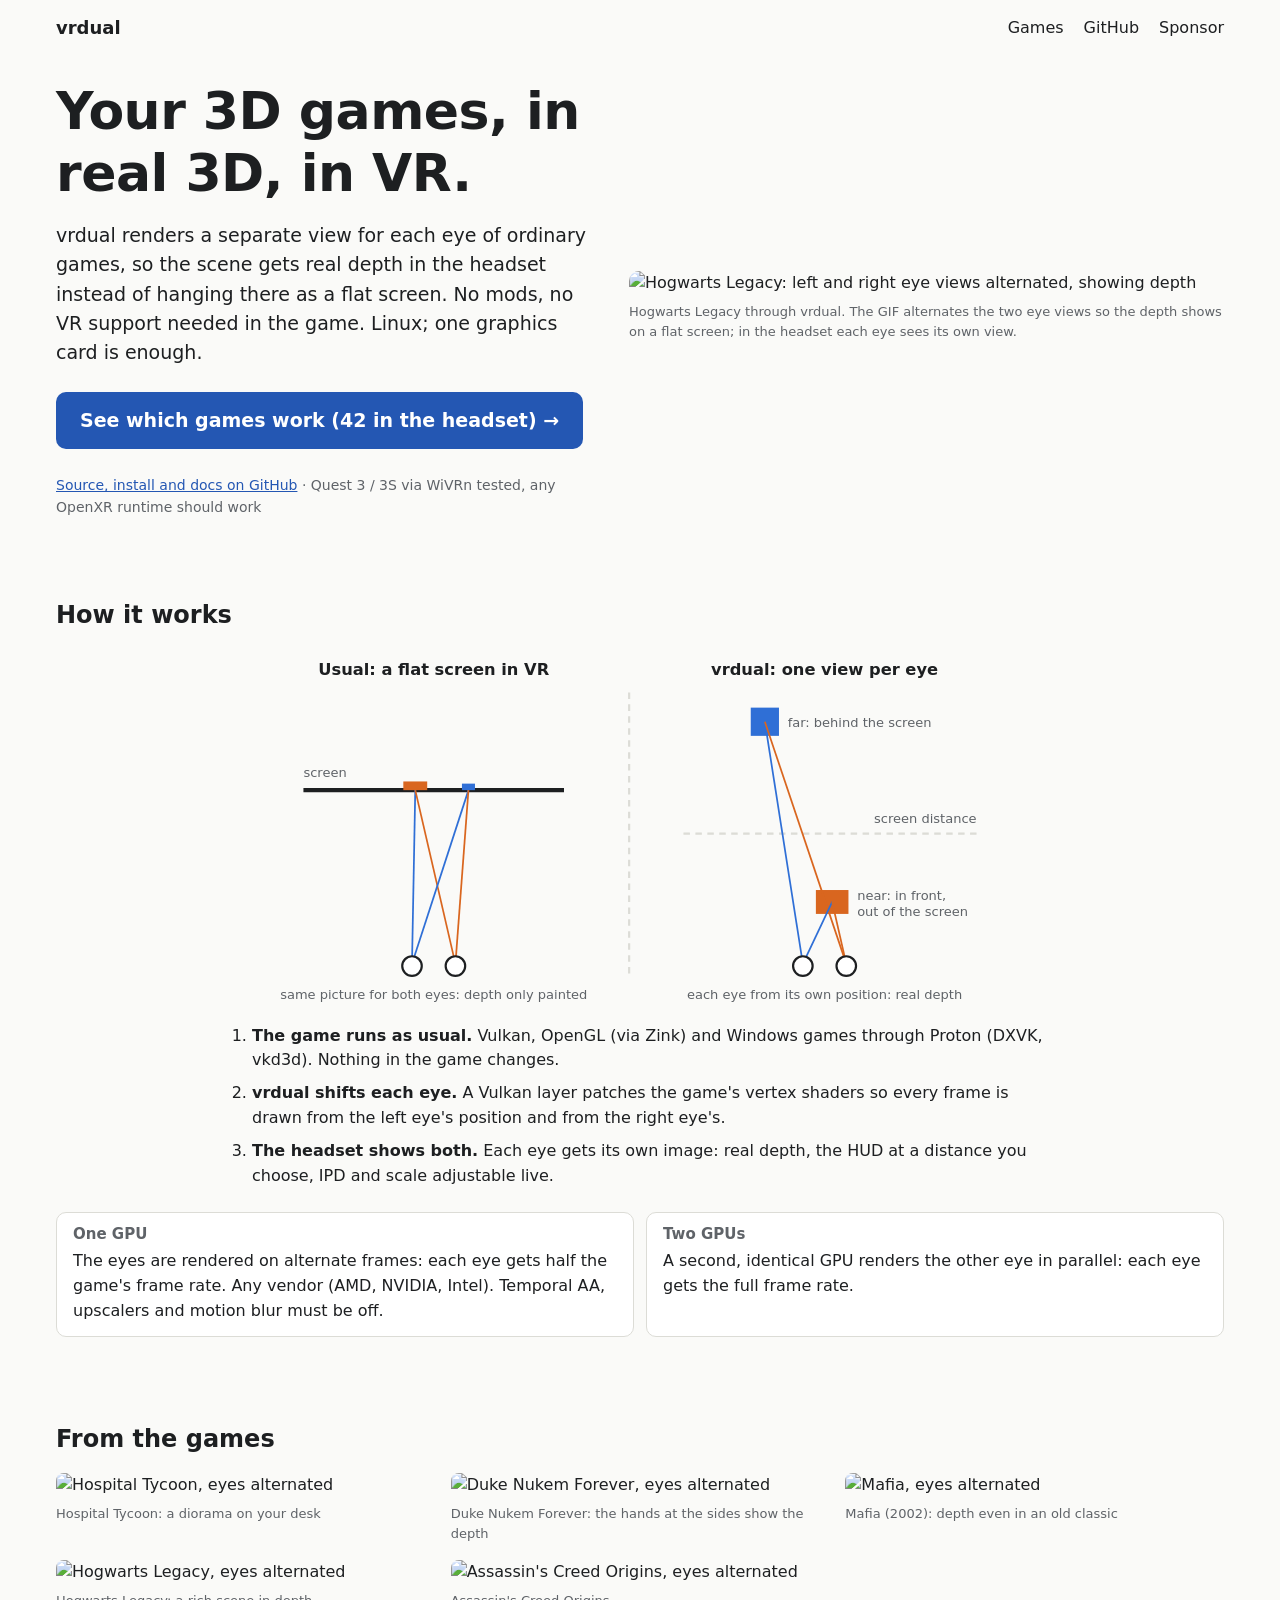
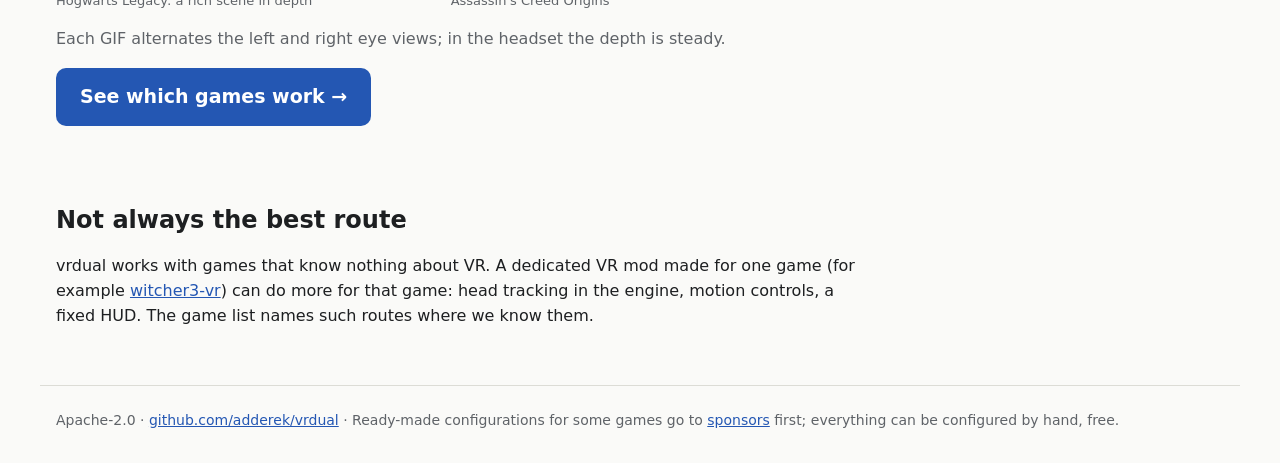
==== site/index.html @ a0fa9417 "Site: landing page, game list per GPU mode, per-game materials index.html sells the project: a wiggl" ====
<!doctype html>
<html lang="en">
<head>
<meta charset="utf-8">
<meta name="viewport" content="width=device-width, initial-scale=1">
<title>vrdual</title>
<meta name="description" content="Real stereo 3D for ordinary games in a VR headset on Linux: each eye gets its own rendered view. No mods. One GPU is enough.">
<link rel="stylesheet" href="style.css">
</head>
<body>
<nav class="top"><a class="brand" href="./">vrdual</a><a href="games.html">Games</a><a href="https://github.com/adderek/vrdual">GitHub</a><a href="https://github.com/sponsors/adderek">Sponsor</a></nav>

<section class="hero">
  <div class="hero-text">
    <h1>Your 3D games, in real&nbsp;3D, in&nbsp;VR.</h1>
    <p class="lead">vrdual renders a separate view for each eye of ordinary games, so the scene gets real depth in
      the headset instead of hanging there as a flat screen. No mods, no VR support needed in the game.
      Linux; one graphics card is enough.</p>
    <a class="cta" href="games.html">See which games work <span id="works"></span> →</a>
    <p class="muted small"><a href="https://github.com/adderek/vrdual">Source, install and docs on GitHub</a> ·
      Quest 3 / 3S via WiVRn tested, any OpenXR runtime should work</p>
  </div>
  <figure class="hero-img">
    <img src="screenshots/HogwartsLegacy_1.gif" alt="Hogwarts Legacy: left and right eye views alternated, showing depth" width="640">
    <figcaption>Hogwarts Legacy through vrdual. The GIF alternates the two eye views so the depth shows on a flat
      screen; in the headset each eye sees its own view.</figcaption>
  </figure>
</section>

<section class="how">
  <h2>How it works</h2>
  <svg class="diagram" viewBox="0 0 700 330" role="img" aria-labelledby="dg-t dg-d">
    <title id="dg-t">Screen mode versus vrdual, seen from above</title>
    <desc id="dg-d">Left: in screen mode both eyes look at the same flat picture, so every object lies on the screen.
      Right: with vrdual each eye renders its own view, so a near object appears in front of the screen and a far one behind it.</desc>
    <defs><marker id="dot" viewBox="0 0 6 6" refX="3" refY="3" markerWidth="5" markerHeight="5"><circle cx="3" cy="3" r="3" class="f-fg"/></marker></defs>
    <!-- left panel: screen mode -->
    <text x="160" y="24" class="t-h" text-anchor="middle">Usual: a flat screen in VR</text>
    <line x1="40" y1="130" x2="280" y2="130" class="s-screen"/>
    <text x="40" y="118" class="t-s">screen</text>
    <rect x="132" y="122" width="22" height="8" class="f-near"/><rect x="186" y="124" width="12" height="6" class="f-far"/>
    <line x1="140" y1="290" x2="143" y2="130" class="s-l"/><line x1="180" y1="290" x2="143" y2="130" class="s-r"/>
    <line x1="140" y1="290" x2="192" y2="130" class="s-l"/><line x1="180" y1="290" x2="192" y2="130" class="s-r"/>
    <circle cx="140" cy="292" r="9" class="f-eye"/><circle cx="180" cy="292" r="9" class="f-eye"/>
    <text x="160" y="322" class="t-s" text-anchor="middle">same picture for both eyes: depth only painted</text>
    <!-- right panel: vrdual -->
    <text x="520" y="24" class="t-h" text-anchor="middle">vrdual: one view per eye</text>
    <line x1="390" y1="170" x2="660" y2="170" class="s-ghost"/>
    <text x="660" y="160" class="t-s" text-anchor="end">screen distance</text>
    <rect x="452" y="54" width="26" height="26" class="f-far"/><text x="486" y="72" class="t-s">far: behind the screen</text>
    <rect x="512" y="222" width="30" height="22" class="f-near"/><text x="550" y="231" class="t-s">near: in front,</text><text x="550" y="246" class="t-s">out of the screen</text>
    <line x1="500" y1="290" x2="465" y2="67" class="s-l"/><line x1="540" y1="290" x2="465" y2="67" class="s-r"/>
    <line x1="500" y1="290" x2="527" y2="233" class="s-l"/><line x1="540" y1="290" x2="527" y2="233" class="s-r"/>
    <circle cx="500" cy="292" r="9" class="f-eye"/><circle cx="540" cy="292" r="9" class="f-eye"/>
    <text x="520" y="322" class="t-s" text-anchor="middle">each eye from its own position: real depth</text>
    <line x1="340" y1="40" x2="340" y2="300" class="s-ghost"/>
  </svg>
  <ol class="steps">
    <li><b>The game runs as usual.</b> Vulkan, OpenGL (via Zink) and Windows games through Proton (DXVK, vkd3d). Nothing in the game changes.</li>
    <li><b>vrdual shifts each eye.</b> A Vulkan layer patches the game's vertex shaders so every frame is drawn from the left eye's position and from the right eye's.</li>
    <li><b>The headset shows both.</b> Each eye gets its own image: real depth, the HUD at a distance you choose, IPD and scale adjustable live.</li>
  </ol>
  <div class="cards">
    <div class="card"><h3>One GPU</h3><p>The eyes are rendered on alternate frames: each eye gets half the game's frame rate. Any vendor (AMD, NVIDIA, Intel). Temporal AA, upscalers and motion blur must be off.</p></div>
    <div class="card"><h3>Two GPUs</h3><p>A second, identical GPU renders the other eye in parallel: each eye gets the full frame rate.</p></div>
  </div>
</section>

<section class="gallery">
  <h2>From the games</h2>
  <div class="grid">
    <figure><img src="screenshots/HospitalTycoon-3.gif" loading="lazy" alt="Hospital Tycoon, eyes alternated"><figcaption>Hospital Tycoon: a diorama on your desk</figcaption></figure>
    <figure><img src="screenshots/DukeNukem4ever_1.gif" loading="lazy" alt="Duke Nukem Forever, eyes alternated"><figcaption>Duke Nukem Forever: the hands at the sides show the depth</figcaption></figure>
    <figure><img src="screenshots/Mafia.gif" loading="lazy" alt="Mafia, eyes alternated"><figcaption>Mafia (2002): depth even in an old classic</figcaption></figure>
    <figure><img src="screenshots/HogwartsLegacy_2.gif" loading="lazy" alt="Hogwarts Legacy, eyes alternated"><figcaption>Hogwarts Legacy: a rich scene in depth</figcaption></figure>
    <figure><img src="screenshots/AssasinsCreedOrigins.gif" loading="lazy" alt="Assassin's Creed Origins, eyes alternated"><figcaption>Assassin's Creed Origins</figcaption></figure>
  </div>
  <p class="muted">Each GIF alternates the left and right eye views; in the headset the depth is steady.</p>
  <a class="cta" href="games.html">See which games work →</a>
</section>

<section class="honest">
  <h2>Not always the best route</h2>
  <p>vrdual works with games that know nothing about VR. A dedicated VR mod made for one game (for example
    <a href="https://github.com/tig3rmast3r/witcher3-vr">witcher3-vr</a>) can do more for that game: head tracking
    in the engine, motion controls, a fixed HUD. The game list names such routes where we know them.</p>
</section>

<footer class="foot muted small">
  Apache-2.0 · <a href="https://github.com/adderek/vrdual">github.com/adderek/vrdual</a> ·
  Ready-made configurations for some games go to <a href="https://github.com/sponsors/adderek">sponsors</a> first; everything can be configured by hand, free.
</footer>
<script src="common.js"></script>
<script>
loadGames().then(g => { document.getElementById("works").textContent = `(${g.filter(x => x.status === "works").length} in the headset)`; }).catch(() => {});
</script>
</body>
</html>
---- site/style.css ----
:root {
  --bg: #fafaf8; --fg: #1d1f21; --muted: #5f6368; --line: #dcdcd6; --card: #ffffff; --accent: #2457b3; --accent-fg: #ffffff;
  --code: #eef0ec; --hl: #eef3fc; --works: #1f7a3a; --runs: #8a6100; --broken: #b3261e; --noeffect: #5f6368; --retest: #6b3fa0; --untested: #8a8f94;
  --eye-l: #2f6fd6; --eye-r: #d9661f; --near: #d9661f; --far: #2f6fd6;
}
@media (prefers-color-scheme: dark) {
  :root:not([data-theme="light"]) {
    --bg: #15171a; --fg: #e4e6e8; --muted: #9aa0a6; --line: #30343a; --card: #1c1f23; --accent: #8ab4f8; --accent-fg: #10213f;
    --code: #262a30; --hl: #1f2836; --works: #6dd58c; --runs: #f2c14e; --broken: #f28b82; --noeffect: #9aa0a6; --retest: #c9a7f5; --untested: #7c828a;
    --eye-l: #8ab4f8; --eye-r: #f6a66b; --near: #f6a66b; --far: #8ab4f8;
  }
}
:root[data-theme="dark"] {
  --bg: #15171a; --fg: #e4e6e8; --muted: #9aa0a6; --line: #30343a; --card: #1c1f23; --accent: #8ab4f8; --accent-fg: #10213f;
  --code: #262a30; --hl: #1f2836; --works: #6dd58c; --runs: #f2c14e; --broken: #f28b82; --noeffect: #9aa0a6; --retest: #c9a7f5; --untested: #7c828a;
  --eye-l: #8ab4f8; --eye-r: #f6a66b; --near: #f6a66b; --far: #8ab4f8;
}
* { box-sizing: border-box; }
body { margin: 0; background: var(--bg); color: var(--fg); font: 16px/1.55 system-ui, sans-serif; }
a { color: var(--accent); }
img, video { max-width: 100%; height: auto; display: block; }
.muted { color: var(--muted); }
.small { font-size: 14px; }
h1, h2, h3 { line-height: 1.2; }

nav.top { display: flex; gap: 20px; align-items: center; max-width: 1200px; margin: 0 auto; padding: 14px 16px; }
nav.top a { text-decoration: none; color: var(--fg); }
nav.top a[aria-current] { color: var(--accent); }
nav.top .brand { font-weight: 700; font-size: 18px; margin-right: auto; }

section, header.page, main.page, footer.foot { max-width: 1200px; margin: 0 auto; padding: 0 16px; }
section { padding-top: 32px; padding-bottom: 16px; }
.hero { display: grid; grid-template-columns: 1fr 1.1fr; gap: 32px; align-items: center; padding-top: 24px; }
.hero h1 { font-size: clamp(32px, 5vw, 52px); margin: 0 0 16px; letter-spacing: -0.5px; }
.lead { font-size: 19px; margin: 0 0 24px; }
.cta { display: inline-block; background: var(--accent); color: var(--accent-fg); text-decoration: none; font-weight: 600;
  font-size: 19px; padding: 14px 24px; border-radius: 10px; margin-bottom: 12px; }
.cta:hover { filter: brightness(1.08); }
figure { margin: 0; }
figcaption { font-size: 13px; color: var(--muted); margin-top: 6px; }
.hero-img img { width: 100%; border-radius: 10px; }

.diagram { width: 100%; max-width: 760px; display: block; margin: 8px auto 16px; }
.diagram .t-h { font: 600 15px system-ui, sans-serif; fill: var(--fg); }
.diagram .t-s { font: 12px system-ui, sans-serif; fill: var(--muted); }
.diagram .s-screen { stroke: var(--fg); stroke-width: 4; }
.diagram .s-ghost { stroke: var(--line); stroke-width: 2; stroke-dasharray: 6 5; }
.diagram .s-l { stroke: var(--eye-l); stroke-width: 1.6; }
.diagram .s-r { stroke: var(--eye-r); stroke-width: 1.6; }
.diagram .f-eye { fill: var(--card); stroke: var(--fg); stroke-width: 2; }
.diagram .f-near { fill: var(--near); }
.diagram .f-far { fill: var(--far); }
.diagram .f-fg { fill: var(--fg); }
.steps { max-width: 820px; margin: 0 auto 24px; padding-left: 22px; }
.steps li { margin-bottom: 8px; }
.cards { display: grid; grid-template-columns: repeat(auto-fit, minmax(220px, 1fr)); gap: 12px; margin: 12px 0 20px; }
.card { background: var(--card); border: 1px solid var(--line); border-radius: 10px; padding: 12px 16px; }
.card h3 { margin: 0 0 6px; font-size: 15px; color: var(--muted); font-weight: 600; }
.card p { margin: 0; }
.card.wide { grid-column: span 2; }
.grid { display: grid; grid-template-columns: repeat(auto-fit, minmax(300px, 1fr)); gap: 16px; }
.grid img { width: 100%; border-radius: 8px; }
.honest p { max-width: 820px; }
footer.foot { padding-top: 24px; padding-bottom: 32px; border-top: 1px solid var(--line); margin-top: 24px; }

header.page h1 { margin: 8px 0 4px; font-size: 30px; }
header.page p { margin: 0; }
.tools { display: flex; flex-wrap: wrap; gap: 10px 20px; align-items: center; margin: 16px 0 8px; }
.seg { display: inline-flex; border: 1px solid var(--line); border-radius: 8px; padding: 0; margin: 0; overflow: hidden; background: var(--card); }
.seg legend { float: left; padding: 8px 10px; color: var(--muted); font-size: 14px; }
.seg label { padding: 8px 14px; cursor: pointer; border-left: 1px solid var(--line); font-size: 15px; }
.seg input { position: absolute; opacity: 0; pointer-events: none; }
.seg label:has(input:checked) { background: var(--accent); color: var(--accent-fg); font-weight: 600; }
.seg label:has(input:focus-visible) { outline: 2px solid var(--accent); outline-offset: -2px; }
#q { flex: 1 1 240px; max-width: 380px; padding: 8px 10px; font: inherit; color: var(--fg); background: var(--card);
  border: 1px solid var(--line); border-radius: 8px; }
.chips { display: flex; flex-wrap: wrap; gap: 6px; margin-bottom: 8px; }
.chips button { font: inherit; font-size: 13px; padding: 4px 10px; border-radius: 999px; cursor: pointer;
  color: var(--muted); background: transparent; border: 1px solid var(--line); text-decoration: line-through; }
.chips button[aria-pressed="true"] { color: var(--fg); background: var(--card); border-color: var(--accent); text-decoration: none; }
.note { background: var(--hl); border-radius: 8px; padding: 8px 12px; font-size: 14px; max-width: 900px; }
.wrap { overflow-x: auto; border: 1px solid var(--line); border-radius: 10px; background: var(--card); }
table { border-collapse: collapse; width: 100%; font-size: 15px; }
th, td { text-align: left; vertical-align: top; padding: 9px 12px; border-bottom: 1px solid var(--line); }
th { background: var(--card); white-space: nowrap; user-select: none; font-size: 14px; }
th[data-k] { cursor: pointer; }
th[aria-sort="ascending"]::after { content: " ▲"; color: var(--muted); }
th[aria-sort="descending"]::after { content: " ▼"; color: var(--muted); }
tr.row { cursor: pointer; }
tr.row:hover td { background: var(--hl); }
tr.row td:first-child { font-weight: 600; }
td.hl { background: var(--hl); }
.tw { display: inline-block; color: var(--muted); transition: transform .15s; }
tr.open .tw { transform: rotate(90deg); }
.cam, .spb { color: var(--muted); font-weight: 400; }
td.more { text-align: right; font-size: 13px; white-space: nowrap; }
tr.det td { background: var(--bg); padding: 12px 16px 16px; }
dl { display: grid; grid-template-columns: max-content 1fr; gap: 4px 16px; margin: 0 0 8px; font-size: 14px; }
dt { color: var(--muted); }
dd { margin: 0; }
.sponsor { font-size: 14px; }
.media { display: grid; grid-template-columns: repeat(auto-fill, minmax(260px, 1fr)); gap: 12px; margin: 8px 0; }
.media .load { justify-self: start; font: inherit; font-size: 14px; padding: 6px 12px; border-radius: 8px; cursor: pointer;
  background: var(--card); color: var(--fg); border: 1px solid var(--line); }
.media img, .media video { width: 100%; border-radius: 6px; }
code { background: var(--code); padding: 0 4px; border-radius: 4px; font-size: 13px; overflow-wrap: anywhere; }
.st { font-weight: 600; white-space: nowrap; }
.st-works { color: var(--works); } .st-runs { color: var(--runs); } .st-broken { color: var(--broken); }
.st-no-effect { color: var(--noeffect); } .st-retest { color: var(--retest); } .st-untested { color: var(--untested); font-weight: 400; }
.legend { font-size: 13px; margin: 12px 0 32px; }
main.page h2 { margin-top: 28px; }

@media (max-width: 800px) {
  .hero { grid-template-columns: 1fr; }
  .card.wide { grid-column: auto; }
  #t, #t thead, #t tbody, #t tr, #t td { display: block; }
  #t thead { display: none; }
  #t tr.row { padding: 8px 0; border-bottom: 1px solid var(--line); }
  #t td { border: 0; padding: 2px 14px; }
  #t tr.row td:not(:first-child):not(.more)::before { content: attr(data-h) ": "; color: var(--muted); font-weight: 400; }
  #t td.more { display: none; }
  #t td.hl { background: transparent; }
  dl { grid-template-columns: 1fr; }
}
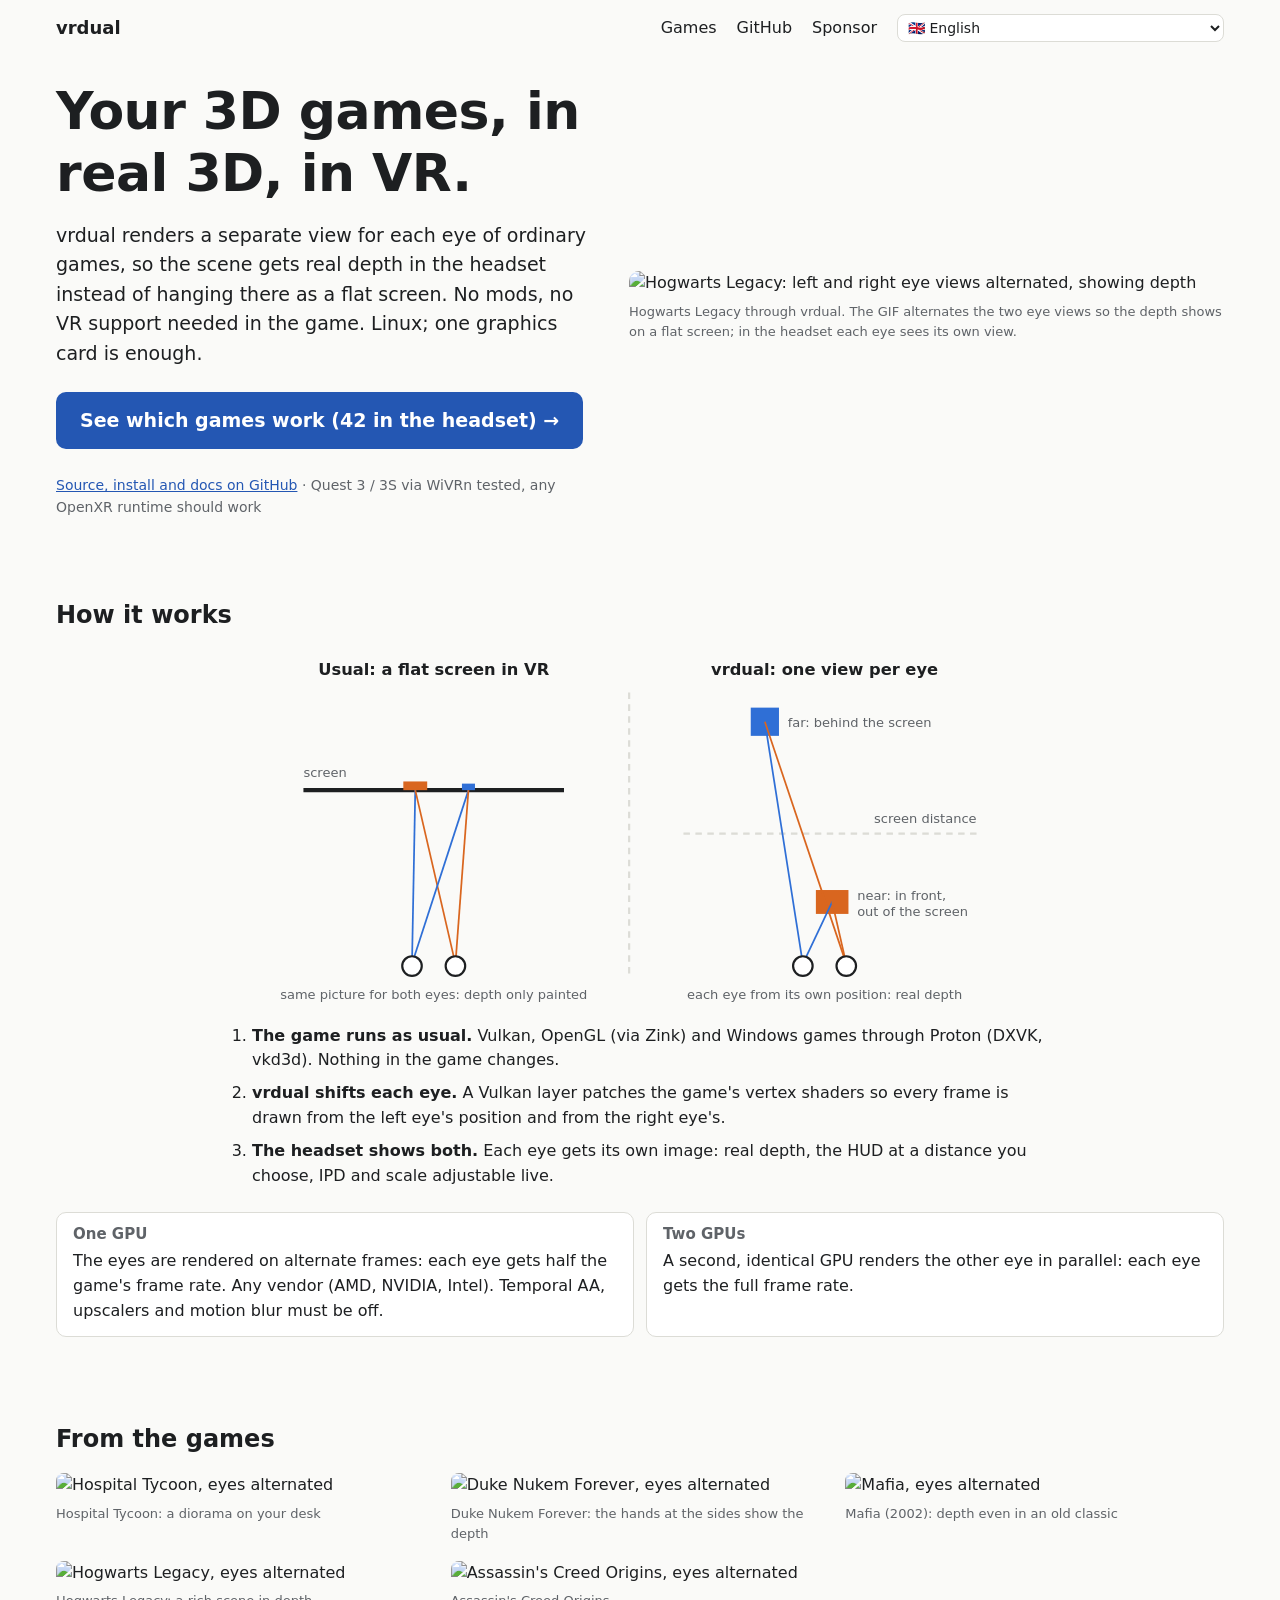
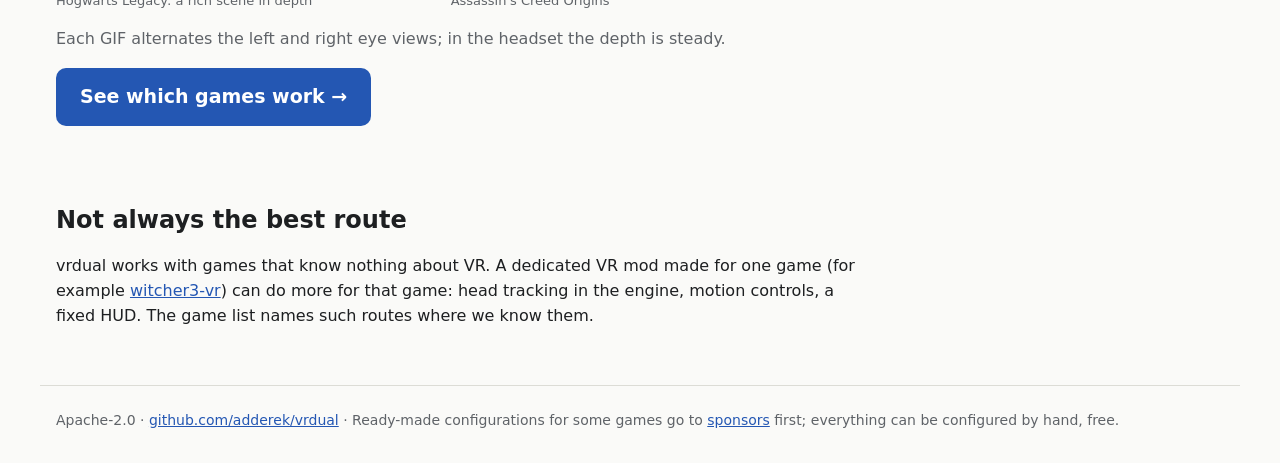
==== commit 6c8802bb: "Site: landing page in 9 languages with a language menu English stays in the HTML (data-i18n keys); P" ====
--- a/site/index.html
+++ b/site/index.html
@@ -4,95 +4,96 @@
 <meta charset="utf-8">
 <meta name="viewport" content="width=device-width, initial-scale=1">
 <title>vrdual</title>
-<meta name="description" content="Real stereo 3D for ordinary games in a VR headset on Linux: each eye gets its own rendered view. No mods. One GPU is enough.">
+<meta name="description" data-i18n="desc" data-i18n-attr="content" content="Real stereo 3D for ordinary games in a VR headset on Linux: each eye gets its own rendered view. No mods. One GPU is enough.">
 <link rel="stylesheet" href="style.css">
 </head>
 <body>
-<nav class="top"><a class="brand" href="./">vrdual</a><a href="games.html">Games</a><a href="https://github.com/adderek/vrdual">GitHub</a><a href="https://github.com/sponsors/adderek">Sponsor</a></nav>
+<nav class="top"><a class="brand" href="./">vrdual</a><a href="games.html" data-i18n="nav_games">Games</a><a href="https://github.com/adderek/vrdual">GitHub</a><a href="https://github.com/sponsors/adderek" data-i18n="nav_sponsor">Sponsor</a>
+  <select id="lang" data-i18n="lang_label" data-i18n-attr="aria-label" aria-label="Language"></select></nav>
 
 <section class="hero">
   <div class="hero-text">
-    <h1>Your 3D games, in real&nbsp;3D, in&nbsp;VR.</h1>
-    <p class="lead">vrdual renders a separate view for each eye of ordinary games, so the scene gets real depth in
+    <h1 data-i18n="h1">Your 3D games, in real&nbsp;3D, in&nbsp;VR.</h1>
+    <p class="lead" data-i18n="lead">vrdual renders a separate view for each eye of ordinary games, so the scene gets real depth in
       the headset instead of hanging there as a flat screen. No mods, no VR support needed in the game.
       Linux; one graphics card is enough.</p>
-    <a class="cta" href="games.html">See which games work <span id="works"></span> →</a>
-    <p class="muted small"><a href="https://github.com/adderek/vrdual">Source, install and docs on GitHub</a> ·
+    <a class="cta" href="games.html"><span data-i18n="cta">See which games work</span> <span id="works" data-i18n="works_n">({n} in the headset)</span> →</a>
+    <p class="muted small" data-i18n="gh_line"><a href="https://github.com/adderek/vrdual">Source, install and docs on GitHub</a> ·
       Quest 3 / 3S via WiVRn tested, any OpenXR runtime should work</p>
   </div>
   <figure class="hero-img">
     <img src="screenshots/HogwartsLegacy_1.gif" alt="Hogwarts Legacy: left and right eye views alternated, showing depth" width="640">
-    <figcaption>Hogwarts Legacy through vrdual. The GIF alternates the two eye views so the depth shows on a flat
+    <figcaption data-i18n="hero_cap">Hogwarts Legacy through vrdual. The GIF alternates the two eye views so the depth shows on a flat
       screen; in the headset each eye sees its own view.</figcaption>
   </figure>
 </section>
 
 <section class="how">
-  <h2>How it works</h2>
+  <h2 data-i18n="how">How it works</h2>
   <svg class="diagram" viewBox="0 0 700 330" role="img" aria-labelledby="dg-t dg-d">
     <title id="dg-t">Screen mode versus vrdual, seen from above</title>
     <desc id="dg-d">Left: in screen mode both eyes look at the same flat picture, so every object lies on the screen.
       Right: with vrdual each eye renders its own view, so a near object appears in front of the screen and a far one behind it.</desc>
-    <defs><marker id="dot" viewBox="0 0 6 6" refX="3" refY="3" markerWidth="5" markerHeight="5"><circle cx="3" cy="3" r="3" class="f-fg"/></marker></defs>
     <!-- left panel: screen mode -->
-    <text x="160" y="24" class="t-h" text-anchor="middle">Usual: a flat screen in VR</text>
+    <text x="160" y="24" class="t-h" text-anchor="middle" data-i18n="d_left">Usual: a flat screen in VR</text>
     <line x1="40" y1="130" x2="280" y2="130" class="s-screen"/>
-    <text x="40" y="118" class="t-s">screen</text>
+    <text x="40" y="118" class="t-s" data-i18n="d_screen">screen</text>
     <rect x="132" y="122" width="22" height="8" class="f-near"/><rect x="186" y="124" width="12" height="6" class="f-far"/>
     <line x1="140" y1="290" x2="143" y2="130" class="s-l"/><line x1="180" y1="290" x2="143" y2="130" class="s-r"/>
     <line x1="140" y1="290" x2="192" y2="130" class="s-l"/><line x1="180" y1="290" x2="192" y2="130" class="s-r"/>
     <circle cx="140" cy="292" r="9" class="f-eye"/><circle cx="180" cy="292" r="9" class="f-eye"/>
-    <text x="160" y="322" class="t-s" text-anchor="middle">same picture for both eyes: depth only painted</text>
+    <text x="160" y="322" class="t-s" text-anchor="middle" data-i18n="d_same">same picture for both eyes: depth only painted</text>
     <!-- right panel: vrdual -->
-    <text x="520" y="24" class="t-h" text-anchor="middle">vrdual: one view per eye</text>
+    <text x="520" y="24" class="t-h" text-anchor="middle" data-i18n="d_right">vrdual: one view per eye</text>
     <line x1="390" y1="170" x2="660" y2="170" class="s-ghost"/>
-    <text x="660" y="160" class="t-s" text-anchor="end">screen distance</text>
-    <rect x="452" y="54" width="26" height="26" class="f-far"/><text x="486" y="72" class="t-s">far: behind the screen</text>
-    <rect x="512" y="222" width="30" height="22" class="f-near"/><text x="550" y="231" class="t-s">near: in front,</text><text x="550" y="246" class="t-s">out of the screen</text>
+    <text x="660" y="160" class="t-s" text-anchor="end" data-i18n="d_dist">screen distance</text>
+    <rect x="452" y="54" width="26" height="26" class="f-far"/><text x="486" y="72" class="t-s" data-i18n="d_far">far: behind the screen</text>
+    <rect x="512" y="222" width="30" height="22" class="f-near"/><text x="550" y="231" class="t-s" data-i18n="d_near1">near: in front,</text><text x="550" y="246" class="t-s" data-i18n="d_near2">out of the screen</text>
     <line x1="500" y1="290" x2="465" y2="67" class="s-l"/><line x1="540" y1="290" x2="465" y2="67" class="s-r"/>
     <line x1="500" y1="290" x2="527" y2="233" class="s-l"/><line x1="540" y1="290" x2="527" y2="233" class="s-r"/>
     <circle cx="500" cy="292" r="9" class="f-eye"/><circle cx="540" cy="292" r="9" class="f-eye"/>
-    <text x="520" y="322" class="t-s" text-anchor="middle">each eye from its own position: real depth</text>
+    <text x="520" y="322" class="t-s" text-anchor="middle" data-i18n="d_own">each eye from its own position: real depth</text>
     <line x1="340" y1="40" x2="340" y2="300" class="s-ghost"/>
   </svg>
   <ol class="steps">
-    <li><b>The game runs as usual.</b> Vulkan, OpenGL (via Zink) and Windows games through Proton (DXVK, vkd3d). Nothing in the game changes.</li>
-    <li><b>vrdual shifts each eye.</b> A Vulkan layer patches the game's vertex shaders so every frame is drawn from the left eye's position and from the right eye's.</li>
-    <li><b>The headset shows both.</b> Each eye gets its own image: real depth, the HUD at a distance you choose, IPD and scale adjustable live.</li>
+    <li data-i18n="step1"><b>The game runs as usual.</b> Vulkan, OpenGL (via Zink) and Windows games through Proton (DXVK, vkd3d). Nothing in the game changes.</li>
+    <li data-i18n="step2"><b>vrdual shifts each eye.</b> A Vulkan layer patches the game's vertex shaders so every frame is drawn from the left eye's position and from the right eye's.</li>
+    <li data-i18n="step3"><b>The headset shows both.</b> Each eye gets its own image: real depth, the HUD at a distance you choose, IPD and scale adjustable live.</li>
   </ol>
   <div class="cards">
-    <div class="card"><h3>One GPU</h3><p>The eyes are rendered on alternate frames: each eye gets half the game's frame rate. Any vendor (AMD, NVIDIA, Intel). Temporal AA, upscalers and motion blur must be off.</p></div>
-    <div class="card"><h3>Two GPUs</h3><p>A second, identical GPU renders the other eye in parallel: each eye gets the full frame rate.</p></div>
+    <div class="card"><h3 data-i18n="one_h">One GPU</h3><p data-i18n="one_p">The eyes are rendered on alternate frames: each eye gets half the game's frame rate. Any vendor (AMD, NVIDIA, Intel). Temporal AA, upscalers and motion blur must be off.</p></div>
+    <div class="card"><h3 data-i18n="two_h">Two GPUs</h3><p data-i18n="two_p">A second, identical GPU renders the other eye in parallel: each eye gets the full frame rate.</p></div>
   </div>
 </section>
 
 <section class="gallery">
-  <h2>From the games</h2>
+  <h2 data-i18n="gallery">From the games</h2>
   <div class="grid">
-    <figure><img src="screenshots/HospitalTycoon-3.gif" loading="lazy" alt="Hospital Tycoon, eyes alternated"><figcaption>Hospital Tycoon: a diorama on your desk</figcaption></figure>
-    <figure><img src="screenshots/DukeNukem4ever_1.gif" loading="lazy" alt="Duke Nukem Forever, eyes alternated"><figcaption>Duke Nukem Forever: the hands at the sides show the depth</figcaption></figure>
-    <figure><img src="screenshots/Mafia.gif" loading="lazy" alt="Mafia, eyes alternated"><figcaption>Mafia (2002): depth even in an old classic</figcaption></figure>
-    <figure><img src="screenshots/HogwartsLegacy_2.gif" loading="lazy" alt="Hogwarts Legacy, eyes alternated"><figcaption>Hogwarts Legacy: a rich scene in depth</figcaption></figure>
+    <figure><img src="screenshots/HospitalTycoon-3.gif" loading="lazy" alt="Hospital Tycoon, eyes alternated"><figcaption data-i18n="cap_ht">Hospital Tycoon: a diorama on your desk</figcaption></figure>
+    <figure><img src="screenshots/DukeNukem4ever_1.gif" loading="lazy" alt="Duke Nukem Forever, eyes alternated"><figcaption data-i18n="cap_duke">Duke Nukem Forever: the hands at the sides show the depth</figcaption></figure>
+    <figure><img src="screenshots/Mafia.gif" loading="lazy" alt="Mafia, eyes alternated"><figcaption data-i18n="cap_mafia">Mafia (2002): depth even in an old classic</figcaption></figure>
+    <figure><img src="screenshots/HogwartsLegacy_2.gif" loading="lazy" alt="Hogwarts Legacy, eyes alternated"><figcaption data-i18n="cap_hog2">Hogwarts Legacy: a rich scene in depth</figcaption></figure>
     <figure><img src="screenshots/AssasinsCreedOrigins.gif" loading="lazy" alt="Assassin's Creed Origins, eyes alternated"><figcaption>Assassin's Creed Origins</figcaption></figure>
   </div>
-  <p class="muted">Each GIF alternates the left and right eye views; in the headset the depth is steady.</p>
-  <a class="cta" href="games.html">See which games work →</a>
+  <p class="muted" data-i18n="gallery_note">Each GIF alternates the left and right eye views; in the headset the depth is steady.</p>
+  <a class="cta" href="games.html"><span data-i18n="cta2">See which games work</span> →</a>
 </section>
 
 <section class="honest">
-  <h2>Not always the best route</h2>
-  <p>vrdual works with games that know nothing about VR. A dedicated VR mod made for one game (for example
+  <h2 data-i18n="honest_h">Not always the best route</h2>
+  <p data-i18n="honest_p">vrdual works with games that know nothing about VR. A dedicated VR mod made for one game (for example
     <a href="https://github.com/tig3rmast3r/witcher3-vr">witcher3-vr</a>) can do more for that game: head tracking
     in the engine, motion controls, a fixed HUD. The game list names such routes where we know them.</p>
 </section>
 
-<footer class="foot muted small">
+<footer class="foot muted small" data-i18n="foot">
   Apache-2.0 · <a href="https://github.com/adderek/vrdual">github.com/adderek/vrdual</a> ·
   Ready-made configurations for some games go to <a href="https://github.com/sponsors/adderek">sponsors</a> first; everything can be configured by hand, free.
 </footer>
 <script src="common.js"></script>
+<script src="i18n.js"></script>
 <script>
-loadGames().then(g => { document.getElementById("works").textContent = `(${g.filter(x => x.status === "works").length} in the headset)`; }).catch(() => {});
+loadGames().then(g => setVar("n", g.filter(x => x.status === "works").length)).catch(() => {});
 </script>
 </body>
 </html>
--- a/site/style.css
+++ b/site/style.css
@@ -23,9 +23,11 @@
 .small { font-size: 14px; }
 h1, h2, h3 { line-height: 1.2; }
 
-nav.top { display: flex; gap: 20px; align-items: center; max-width: 1200px; margin: 0 auto; padding: 14px 16px; }
+nav.top { display: flex; flex-wrap: wrap; gap: 8px 20px; align-items: center; max-width: 1200px; margin: 0 auto; padding: 14px 16px; }
 nav.top a { text-decoration: none; color: var(--fg); }
 nav.top a[aria-current] { color: var(--accent); }
+#lang { font: inherit; font-size: 14px; color: var(--fg); background: var(--card); border: 1px solid var(--line);
+  border-radius: 8px; padding: 4px 6px; max-width: 100%; }
 nav.top .brand { font-weight: 700; font-size: 18px; margin-right: auto; }
 
 section, header.page, main.page, footer.foot { max-width: 1200px; margin: 0 auto; padding: 0 16px; }
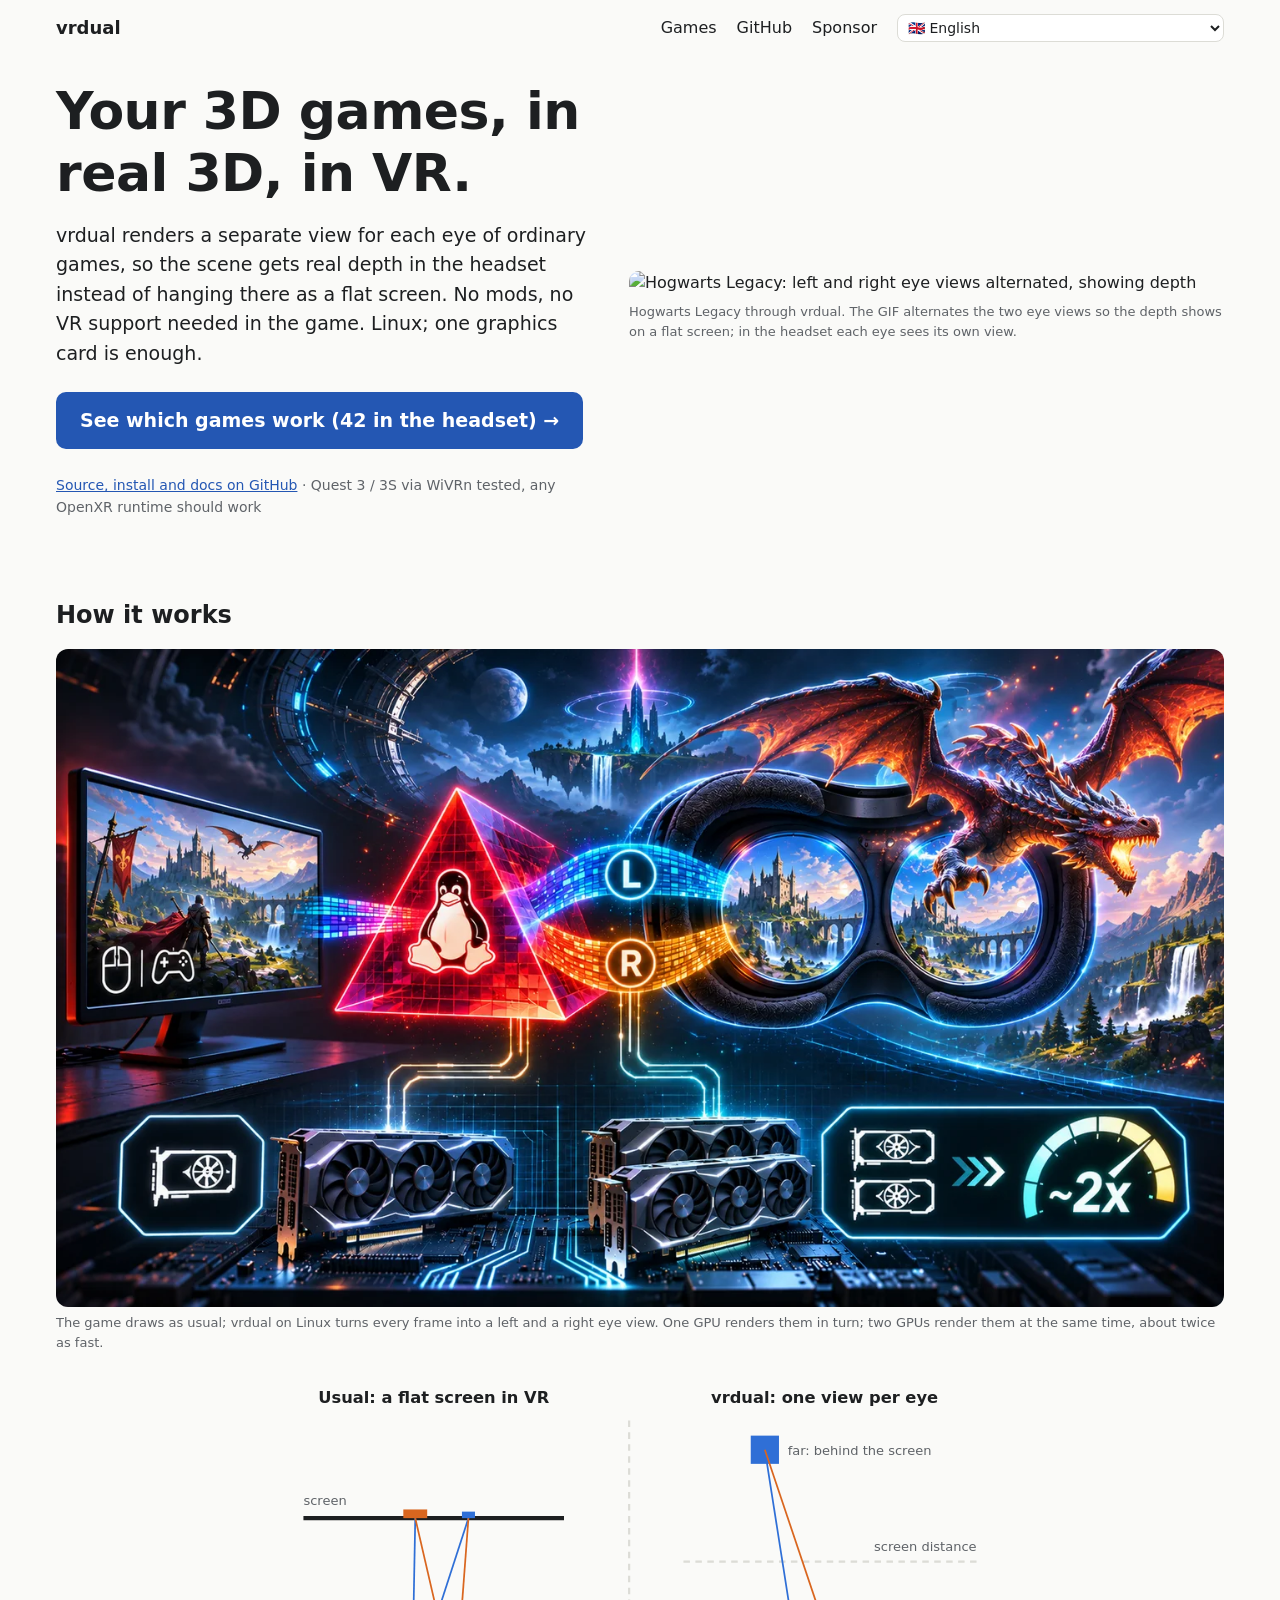
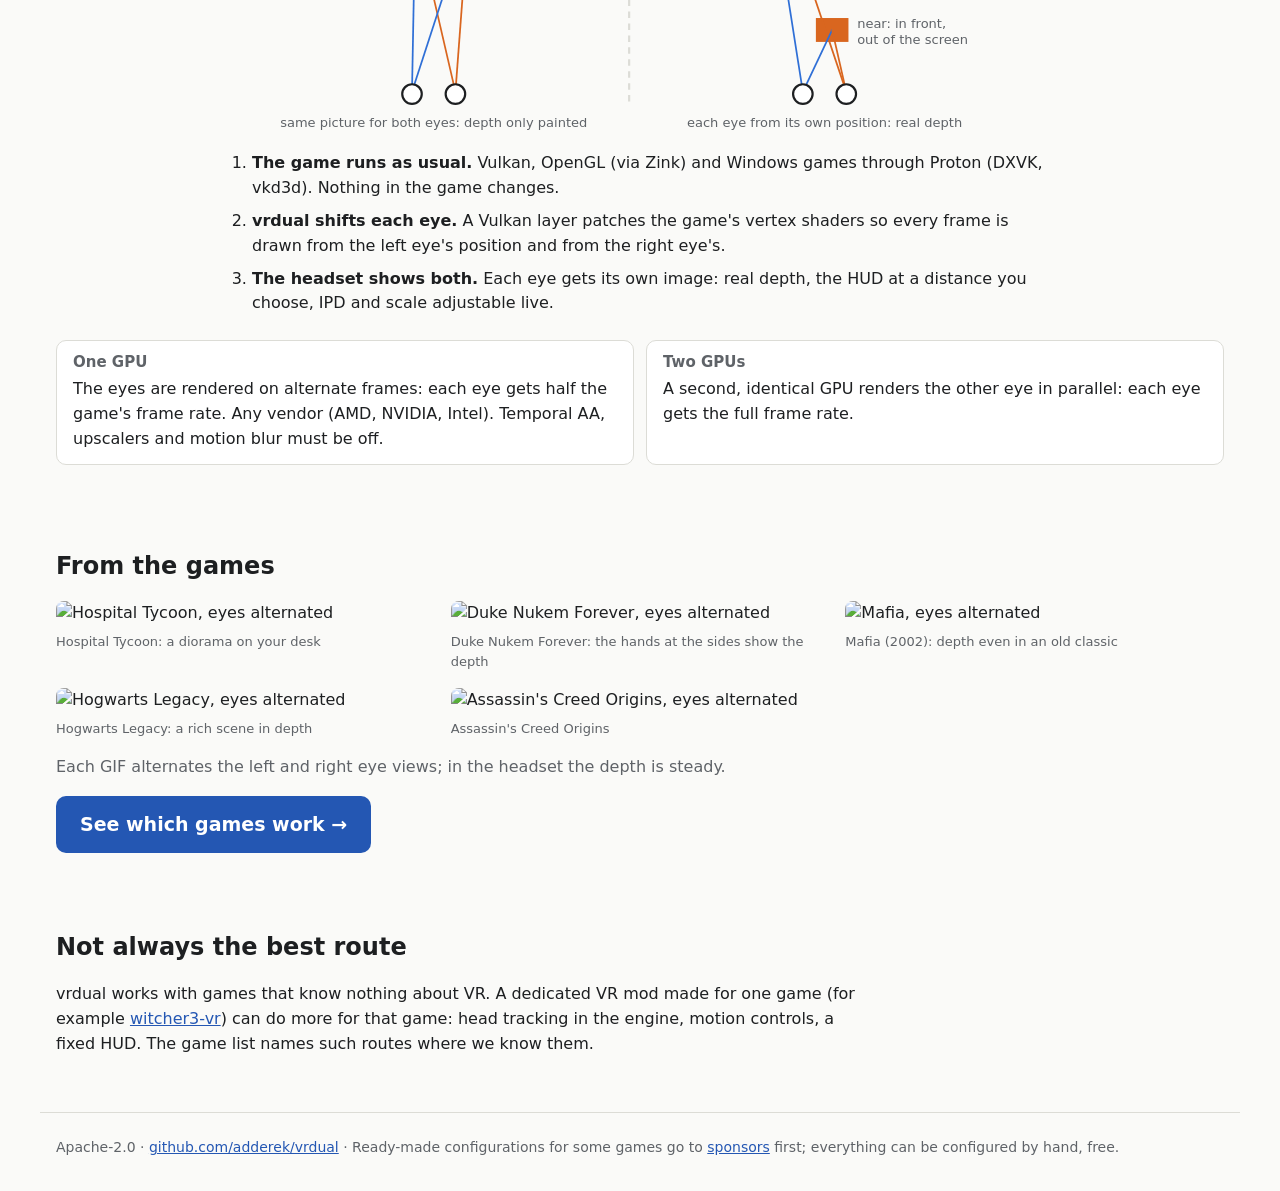
==== commit 2eede652: "Site: "how it works" picture on the landing page A generated illustration (game on a monitor, vrdual" ====
--- a/site/index.html
+++ b/site/index.html
@@ -30,6 +30,13 @@
 
 <section class="how">
   <h2 data-i18n="how">How it works</h2>
+  <figure class="promo">
+    <img src="img/promo.webp" srcset="img/promo-800.webp 800w, img/promo.webp 1400w" sizes="(max-width: 1200px) 100vw, 1168px"
+      width="1400" height="788" loading="lazy" data-i18n="promo_alt" data-i18n-attr="alt"
+      alt="A game on a monitor goes through vrdual on Linux, is split into a left and a right eye stream and reaches a VR headset, where a dragon flies out in front of the lenses. Below: one GPU, or two GPUs at about twice the speed.">
+    <figcaption data-i18n="promo_cap">The game draws as usual; vrdual on Linux turns every frame into a left and a right eye view. One GPU
+      renders them in turn; two GPUs render them at the same time, about twice as fast.</figcaption>
+  </figure>
   <svg class="diagram" viewBox="0 0 700 330" role="img" aria-labelledby="dg-t dg-d">
     <title id="dg-t">Screen mode versus vrdual, seen from above</title>
     <desc id="dg-d">Left: in screen mode both eyes look at the same flat picture, so every object lies on the screen.
--- a/site/style.css
+++ b/site/style.css
@@ -42,6 +42,8 @@
 figcaption { font-size: 13px; color: var(--muted); margin-top: 6px; }
 .hero-img img { width: 100%; border-radius: 10px; }
 
+.promo { margin: 8px 0 24px; }
+.promo img { width: 100%; border-radius: 12px; }
 .diagram { width: 100%; max-width: 760px; display: block; margin: 8px auto 16px; }
 .diagram .t-h { font: 600 15px system-ui, sans-serif; fill: var(--fg); }
 .diagram .t-s { font: 12px system-ui, sans-serif; fill: var(--muted); }
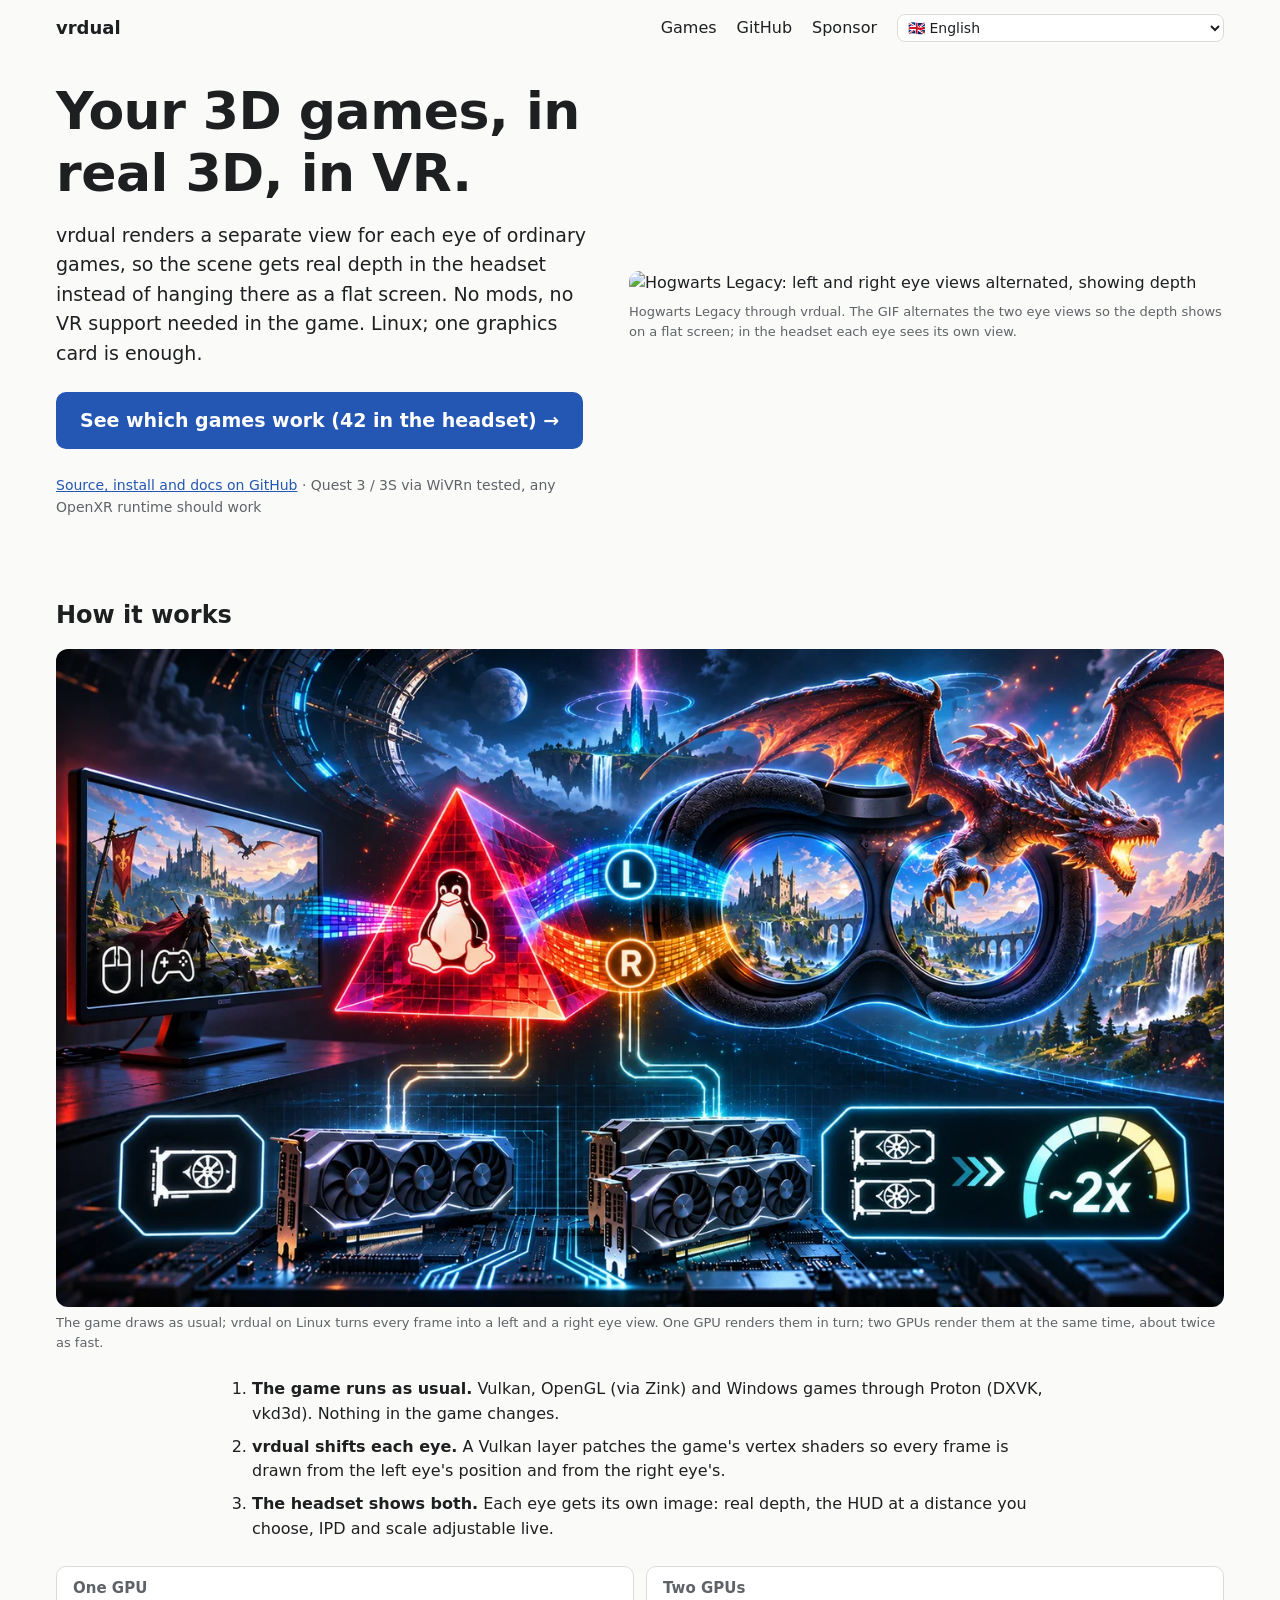
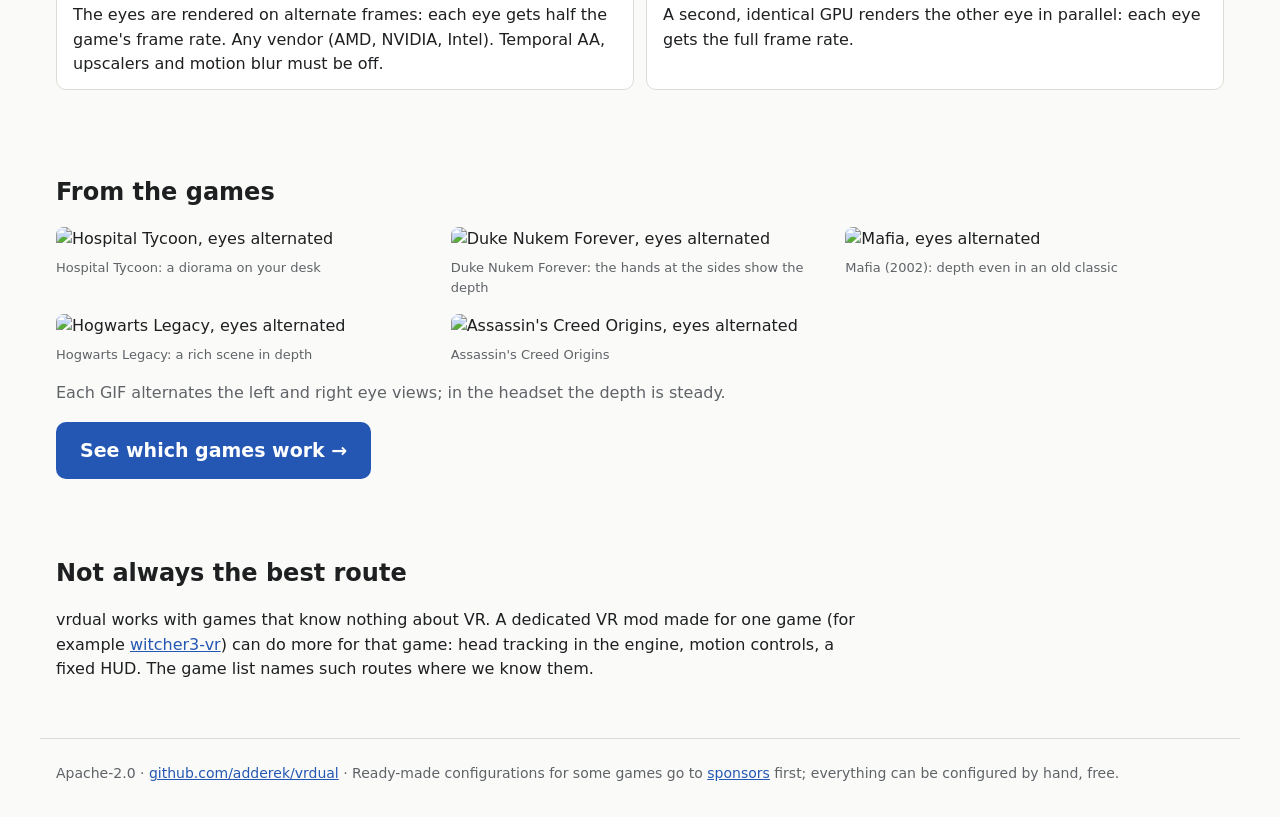
==== commit 074104fb: "Site: drop the top-view eye diagram from the landing page Too technical for visitors who only look a" ====
--- a/site/index.html
+++ b/site/index.html
@@ -37,31 +37,6 @@
     <figcaption data-i18n="promo_cap">The game draws as usual; vrdual on Linux turns every frame into a left and a right eye view. One GPU
       renders them in turn; two GPUs render them at the same time, about twice as fast.</figcaption>
   </figure>
-  <svg class="diagram" viewBox="0 0 700 330" role="img" aria-labelledby="dg-t dg-d">
-    <title id="dg-t">Screen mode versus vrdual, seen from above</title>
-    <desc id="dg-d">Left: in screen mode both eyes look at the same flat picture, so every object lies on the screen.
-      Right: with vrdual each eye renders its own view, so a near object appears in front of the screen and a far one behind it.</desc>
-    <!-- left panel: screen mode -->
-    <text x="160" y="24" class="t-h" text-anchor="middle" data-i18n="d_left">Usual: a flat screen in VR</text>
-    <line x1="40" y1="130" x2="280" y2="130" class="s-screen"/>
-    <text x="40" y="118" class="t-s" data-i18n="d_screen">screen</text>
-    <rect x="132" y="122" width="22" height="8" class="f-near"/><rect x="186" y="124" width="12" height="6" class="f-far"/>
-    <line x1="140" y1="290" x2="143" y2="130" class="s-l"/><line x1="180" y1="290" x2="143" y2="130" class="s-r"/>
-    <line x1="140" y1="290" x2="192" y2="130" class="s-l"/><line x1="180" y1="290" x2="192" y2="130" class="s-r"/>
-    <circle cx="140" cy="292" r="9" class="f-eye"/><circle cx="180" cy="292" r="9" class="f-eye"/>
-    <text x="160" y="322" class="t-s" text-anchor="middle" data-i18n="d_same">same picture for both eyes: depth only painted</text>
-    <!-- right panel: vrdual -->
-    <text x="520" y="24" class="t-h" text-anchor="middle" data-i18n="d_right">vrdual: one view per eye</text>
-    <line x1="390" y1="170" x2="660" y2="170" class="s-ghost"/>
-    <text x="660" y="160" class="t-s" text-anchor="end" data-i18n="d_dist">screen distance</text>
-    <rect x="452" y="54" width="26" height="26" class="f-far"/><text x="486" y="72" class="t-s" data-i18n="d_far">far: behind the screen</text>
-    <rect x="512" y="222" width="30" height="22" class="f-near"/><text x="550" y="231" class="t-s" data-i18n="d_near1">near: in front,</text><text x="550" y="246" class="t-s" data-i18n="d_near2">out of the screen</text>
-    <line x1="500" y1="290" x2="465" y2="67" class="s-l"/><line x1="540" y1="290" x2="465" y2="67" class="s-r"/>
-    <line x1="500" y1="290" x2="527" y2="233" class="s-l"/><line x1="540" y1="290" x2="527" y2="233" class="s-r"/>
-    <circle cx="500" cy="292" r="9" class="f-eye"/><circle cx="540" cy="292" r="9" class="f-eye"/>
-    <text x="520" y="322" class="t-s" text-anchor="middle" data-i18n="d_own">each eye from its own position: real depth</text>
-    <line x1="340" y1="40" x2="340" y2="300" class="s-ghost"/>
-  </svg>
   <ol class="steps">
     <li data-i18n="step1"><b>The game runs as usual.</b> Vulkan, OpenGL (via Zink) and Windows games through Proton (DXVK, vkd3d). Nothing in the game changes.</li>
     <li data-i18n="step2"><b>vrdual shifts each eye.</b> A Vulkan layer patches the game's vertex shaders so every frame is drawn from the left eye's position and from the right eye's.</li>
--- a/site/style.css
+++ b/site/style.css
@@ -44,17 +44,6 @@
 
 .promo { margin: 8px 0 24px; }
 .promo img { width: 100%; border-radius: 12px; }
-.diagram { width: 100%; max-width: 760px; display: block; margin: 8px auto 16px; }
-.diagram .t-h { font: 600 15px system-ui, sans-serif; fill: var(--fg); }
-.diagram .t-s { font: 12px system-ui, sans-serif; fill: var(--muted); }
-.diagram .s-screen { stroke: var(--fg); stroke-width: 4; }
-.diagram .s-ghost { stroke: var(--line); stroke-width: 2; stroke-dasharray: 6 5; }
-.diagram .s-l { stroke: var(--eye-l); stroke-width: 1.6; }
-.diagram .s-r { stroke: var(--eye-r); stroke-width: 1.6; }
-.diagram .f-eye { fill: var(--card); stroke: var(--fg); stroke-width: 2; }
-.diagram .f-near { fill: var(--near); }
-.diagram .f-far { fill: var(--far); }
-.diagram .f-fg { fill: var(--fg); }
 .steps { max-width: 820px; margin: 0 auto 24px; padding-left: 22px; }
 .steps li { margin-bottom: 8px; }
 .cards { display: grid; grid-template-columns: repeat(auto-fit, minmax(220px, 1fr)); gap: 12px; margin: 12px 0 20px; }
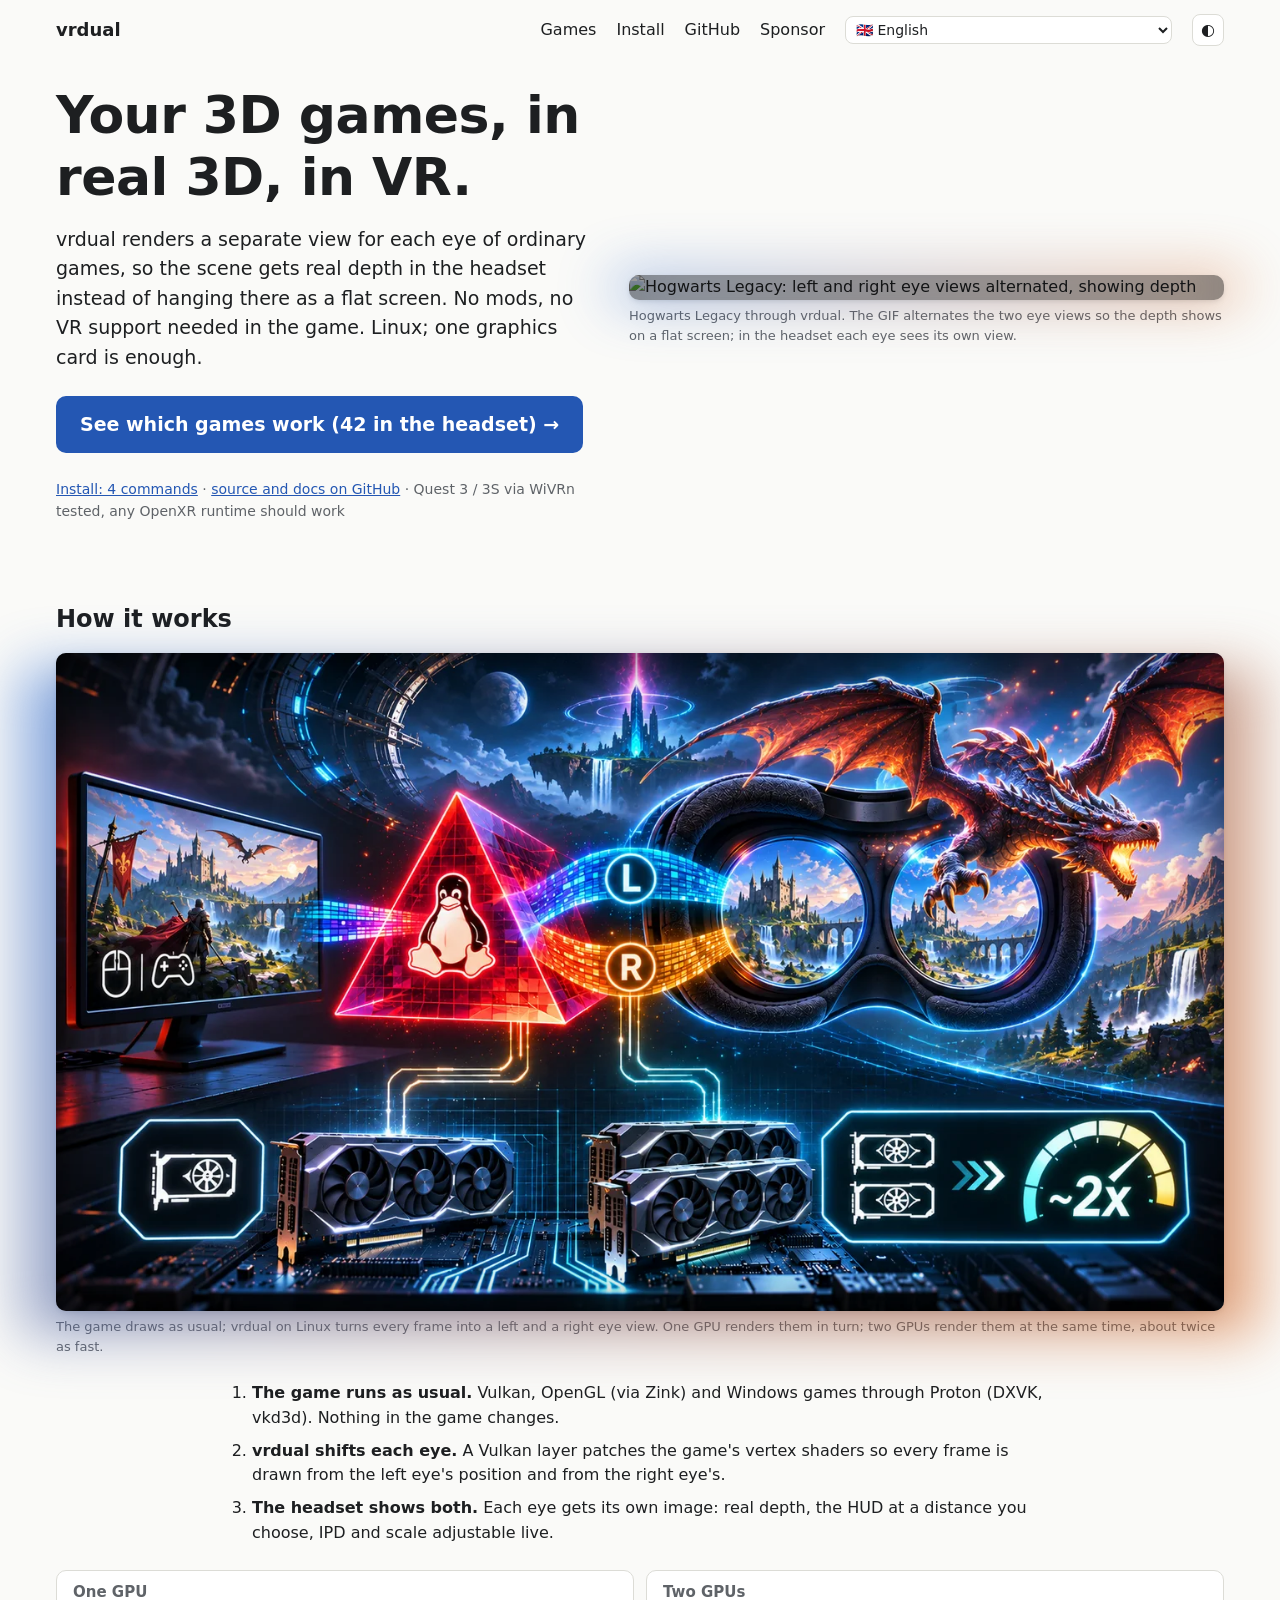
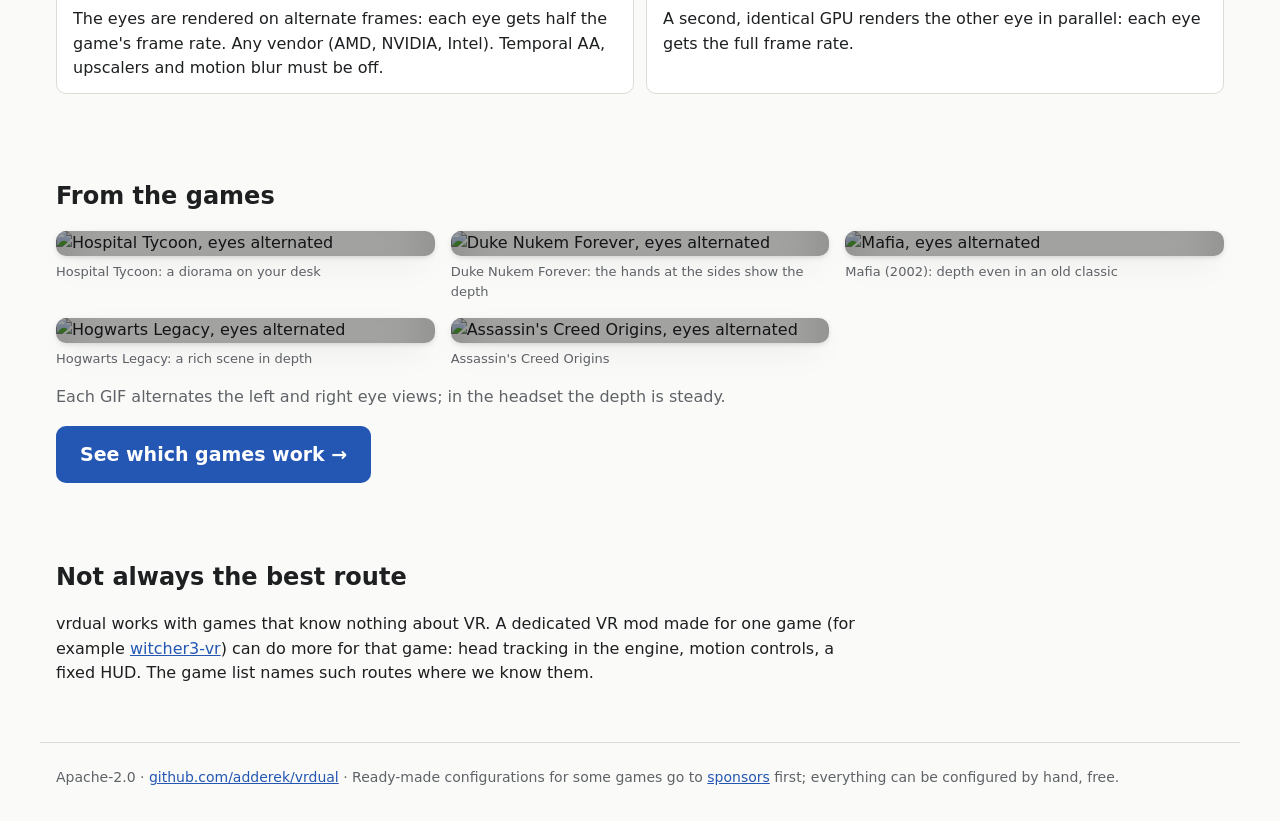
==== commit 50aec2c8: "vrdual install + INSTALL.md; xr refreshes the install; site picture effects and theme switch `steam-" ====
--- a/site/index.html
+++ b/site/index.html
@@ -6,9 +6,10 @@
 <title>vrdual</title>
 <meta name="description" data-i18n="desc" data-i18n-attr="content" content="Real stereo 3D for ordinary games in a VR headset on Linux: each eye gets its own rendered view. No mods. One GPU is enough.">
 <link rel="stylesheet" href="style.css">
+<script>try{var t=localStorage.getItem("vrdual-theme");if(t)document.documentElement.dataset.theme=t}catch(e){}</script>
 </head>
 <body>
-<nav class="top"><a class="brand" href="./">vrdual</a><a href="games.html" data-i18n="nav_games">Games</a><a href="https://github.com/adderek/vrdual">GitHub</a><a href="https://github.com/sponsors/adderek" data-i18n="nav_sponsor">Sponsor</a>
+<nav class="top"><a class="brand" href="./">vrdual</a><a href="games.html" data-i18n="nav_games">Games</a><a href="https://github.com/adderek/vrdual/blob/master/INSTALL.md" data-i18n="nav_install">Install</a><a href="https://github.com/adderek/vrdual">GitHub</a><a href="https://github.com/sponsors/adderek" data-i18n="nav_sponsor">Sponsor</a>
   <select id="lang" data-i18n="lang_label" data-i18n-attr="aria-label" aria-label="Language"></select></nav>
 
 <section class="hero">
@@ -18,11 +19,12 @@
       the headset instead of hanging there as a flat screen. No mods, no VR support needed in the game.
       Linux; one graphics card is enough.</p>
     <a class="cta" href="games.html"><span data-i18n="cta">See which games work</span> <span id="works" data-i18n="works_n">({n} in the headset)</span> →</a>
-    <p class="muted small" data-i18n="gh_line"><a href="https://github.com/adderek/vrdual">Source, install and docs on GitHub</a> ·
+    <p class="muted small" data-i18n="gh_line"><a href="https://github.com/adderek/vrdual/blob/master/INSTALL.md">Install: 4 commands</a> ·
+      <a href="https://github.com/adderek/vrdual">source and docs on GitHub</a> ·
       Quest 3 / 3S via WiVRn tested, any OpenXR runtime should work</p>
   </div>
   <figure class="hero-img">
-    <img src="screenshots/HogwartsLegacy_1.gif" alt="Hogwarts Legacy: left and right eye views alternated, showing depth" width="640">
+    <span class="shot halo"><img src="screenshots/HogwartsLegacy_1.gif" alt="Hogwarts Legacy: left and right eye views alternated, showing depth" width="640"></span>
     <figcaption data-i18n="hero_cap">Hogwarts Legacy through vrdual. The GIF alternates the two eye views so the depth shows on a flat
       screen; in the headset each eye sees its own view.</figcaption>
   </figure>
@@ -31,9 +33,9 @@
 <section class="how">
   <h2 data-i18n="how">How it works</h2>
   <figure class="promo">
-    <img src="img/promo.webp" srcset="img/promo-800.webp 800w, img/promo.webp 1400w" sizes="(max-width: 1200px) 100vw, 1168px"
+    <span class="shot halo"><img src="img/promo.webp" srcset="img/promo-800.webp 800w, img/promo.webp 1400w" sizes="(max-width: 1200px) 100vw, 1168px"
       width="1400" height="788" loading="lazy" data-i18n="promo_alt" data-i18n-attr="alt"
-      alt="A game on a monitor goes through vrdual on Linux, is split into a left and a right eye stream and reaches a VR headset, where a dragon flies out in front of the lenses. Below: one GPU, or two GPUs at about twice the speed.">
+      alt="A game on a monitor goes through vrdual on Linux, is split into a left and a right eye stream and reaches a VR headset, where a dragon flies out in front of the lenses. Below: one GPU, or two GPUs at about twice the speed."></span>
     <figcaption data-i18n="promo_cap">The game draws as usual; vrdual on Linux turns every frame into a left and a right eye view. One GPU
       renders them in turn; two GPUs render them at the same time, about twice as fast.</figcaption>
   </figure>
@@ -51,11 +53,11 @@
 <section class="gallery">
   <h2 data-i18n="gallery">From the games</h2>
   <div class="grid">
-    <figure><img src="screenshots/HospitalTycoon-3.gif" loading="lazy" alt="Hospital Tycoon, eyes alternated"><figcaption data-i18n="cap_ht">Hospital Tycoon: a diorama on your desk</figcaption></figure>
-    <figure><img src="screenshots/DukeNukem4ever_1.gif" loading="lazy" alt="Duke Nukem Forever, eyes alternated"><figcaption data-i18n="cap_duke">Duke Nukem Forever: the hands at the sides show the depth</figcaption></figure>
-    <figure><img src="screenshots/Mafia.gif" loading="lazy" alt="Mafia, eyes alternated"><figcaption data-i18n="cap_mafia">Mafia (2002): depth even in an old classic</figcaption></figure>
-    <figure><img src="screenshots/HogwartsLegacy_2.gif" loading="lazy" alt="Hogwarts Legacy, eyes alternated"><figcaption data-i18n="cap_hog2">Hogwarts Legacy: a rich scene in depth</figcaption></figure>
-    <figure><img src="screenshots/AssasinsCreedOrigins.gif" loading="lazy" alt="Assassin's Creed Origins, eyes alternated"><figcaption>Assassin's Creed Origins</figcaption></figure>
+    <figure><span class="shot"><img src="screenshots/HospitalTycoon-3.gif" loading="lazy" alt="Hospital Tycoon, eyes alternated"></span><figcaption data-i18n="cap_ht">Hospital Tycoon: a diorama on your desk</figcaption></figure>
+    <figure><span class="shot"><img src="screenshots/DukeNukem4ever_1.gif" loading="lazy" alt="Duke Nukem Forever, eyes alternated"></span><figcaption data-i18n="cap_duke">Duke Nukem Forever: the hands at the sides show the depth</figcaption></figure>
+    <figure><span class="shot"><img src="screenshots/Mafia.gif" loading="lazy" alt="Mafia, eyes alternated"></span><figcaption data-i18n="cap_mafia">Mafia (2002): depth even in an old classic</figcaption></figure>
+    <figure><span class="shot"><img src="screenshots/HogwartsLegacy_2.gif" loading="lazy" alt="Hogwarts Legacy, eyes alternated"></span><figcaption data-i18n="cap_hog2">Hogwarts Legacy: a rich scene in depth</figcaption></figure>
+    <figure><span class="shot"><img src="screenshots/AssasinsCreedOrigins.gif" loading="lazy" alt="Assassin's Creed Origins, eyes alternated"></span><figcaption>Assassin's Creed Origins</figcaption></figure>
   </div>
   <p class="muted" data-i18n="gallery_note">Each GIF alternates the left and right eye views; in the headset the depth is steady.</p>
   <a class="cta" href="games.html"><span data-i18n="cta2">See which games work</span> →</a>
--- a/site/style.css
+++ b/site/style.css
@@ -2,18 +2,21 @@
   --bg: #fafaf8; --fg: #1d1f21; --muted: #5f6368; --line: #dcdcd6; --card: #ffffff; --accent: #2457b3; --accent-fg: #ffffff;
   --code: #eef0ec; --hl: #eef3fc; --works: #1f7a3a; --runs: #8a6100; --broken: #b3261e; --noeffect: #5f6368; --retest: #6b3fa0; --untested: #8a8f94;
   --eye-l: #2f6fd6; --eye-r: #d9661f; --near: #d9661f; --far: #2f6fd6;
+  --shadow: rgba(20, 30, 50, .22); --halo: .55; color-scheme: light;
 }
 @media (prefers-color-scheme: dark) {
   :root:not([data-theme="light"]) {
     --bg: #15171a; --fg: #e4e6e8; --muted: #9aa0a6; --line: #30343a; --card: #1c1f23; --accent: #8ab4f8; --accent-fg: #10213f;
     --code: #262a30; --hl: #1f2836; --works: #6dd58c; --runs: #f2c14e; --broken: #f28b82; --noeffect: #9aa0a6; --retest: #c9a7f5; --untested: #7c828a;
     --eye-l: #8ab4f8; --eye-r: #f6a66b; --near: #f6a66b; --far: #8ab4f8;
+    --shadow: rgba(0, 0, 0, .65); --halo: .6; color-scheme: dark;
   }
 }
 :root[data-theme="dark"] {
   --bg: #15171a; --fg: #e4e6e8; --muted: #9aa0a6; --line: #30343a; --card: #1c1f23; --accent: #8ab4f8; --accent-fg: #10213f;
   --code: #262a30; --hl: #1f2836; --works: #6dd58c; --runs: #f2c14e; --broken: #f28b82; --noeffect: #9aa0a6; --retest: #c9a7f5; --untested: #7c828a;
   --eye-l: #8ab4f8; --eye-r: #f6a66b; --near: #f6a66b; --far: #8ab4f8;
+  --shadow: rgba(0, 0, 0, .65); --halo: .6; color-scheme: dark;
 }
 * { box-sizing: border-box; }
 body { margin: 0; background: var(--bg); color: var(--fg); font: 16px/1.55 system-ui, sans-serif; }
@@ -115,3 +118,16 @@
   #t td.hl { background: transparent; }
   dl { grid-template-columns: 1fr; }
 }
+
+/* Pictures: soft shadow, vignette (an overlay: an inset shadow on <img>
+   itself is painted under the picture), and on the hero / promo a blurred
+   left-eye / right-eye colour halo. */
+.shot { position: relative; display: block; border-radius: 10px; box-shadow: 0 12px 32px -10px var(--shadow), 0 2px 6px -2px var(--shadow); isolation: isolate; }
+.shot img, .shot video { border-radius: inherit; width: 100%; }
+.shot::after { content: ""; position: absolute; inset: 0; border-radius: inherit; pointer-events: none;
+  box-shadow: inset 0 0 48px 6px rgba(0, 0, 0, .45); }
+.halo::before { content: ""; position: absolute; inset: 2% -3% -4%; z-index: -1; border-radius: inherit;
+  background: linear-gradient(120deg, var(--eye-l), var(--eye-r)); filter: blur(28px); opacity: var(--halo); }
+.hero-img img, .promo img, .grid img, .media img { border-radius: inherit; }
+button.theme { font: inherit; font-size: 16px; line-height: 1; width: 32px; height: 32px; border-radius: 8px; cursor: pointer;
+  color: var(--fg); background: var(--card); border: 1px solid var(--line); }
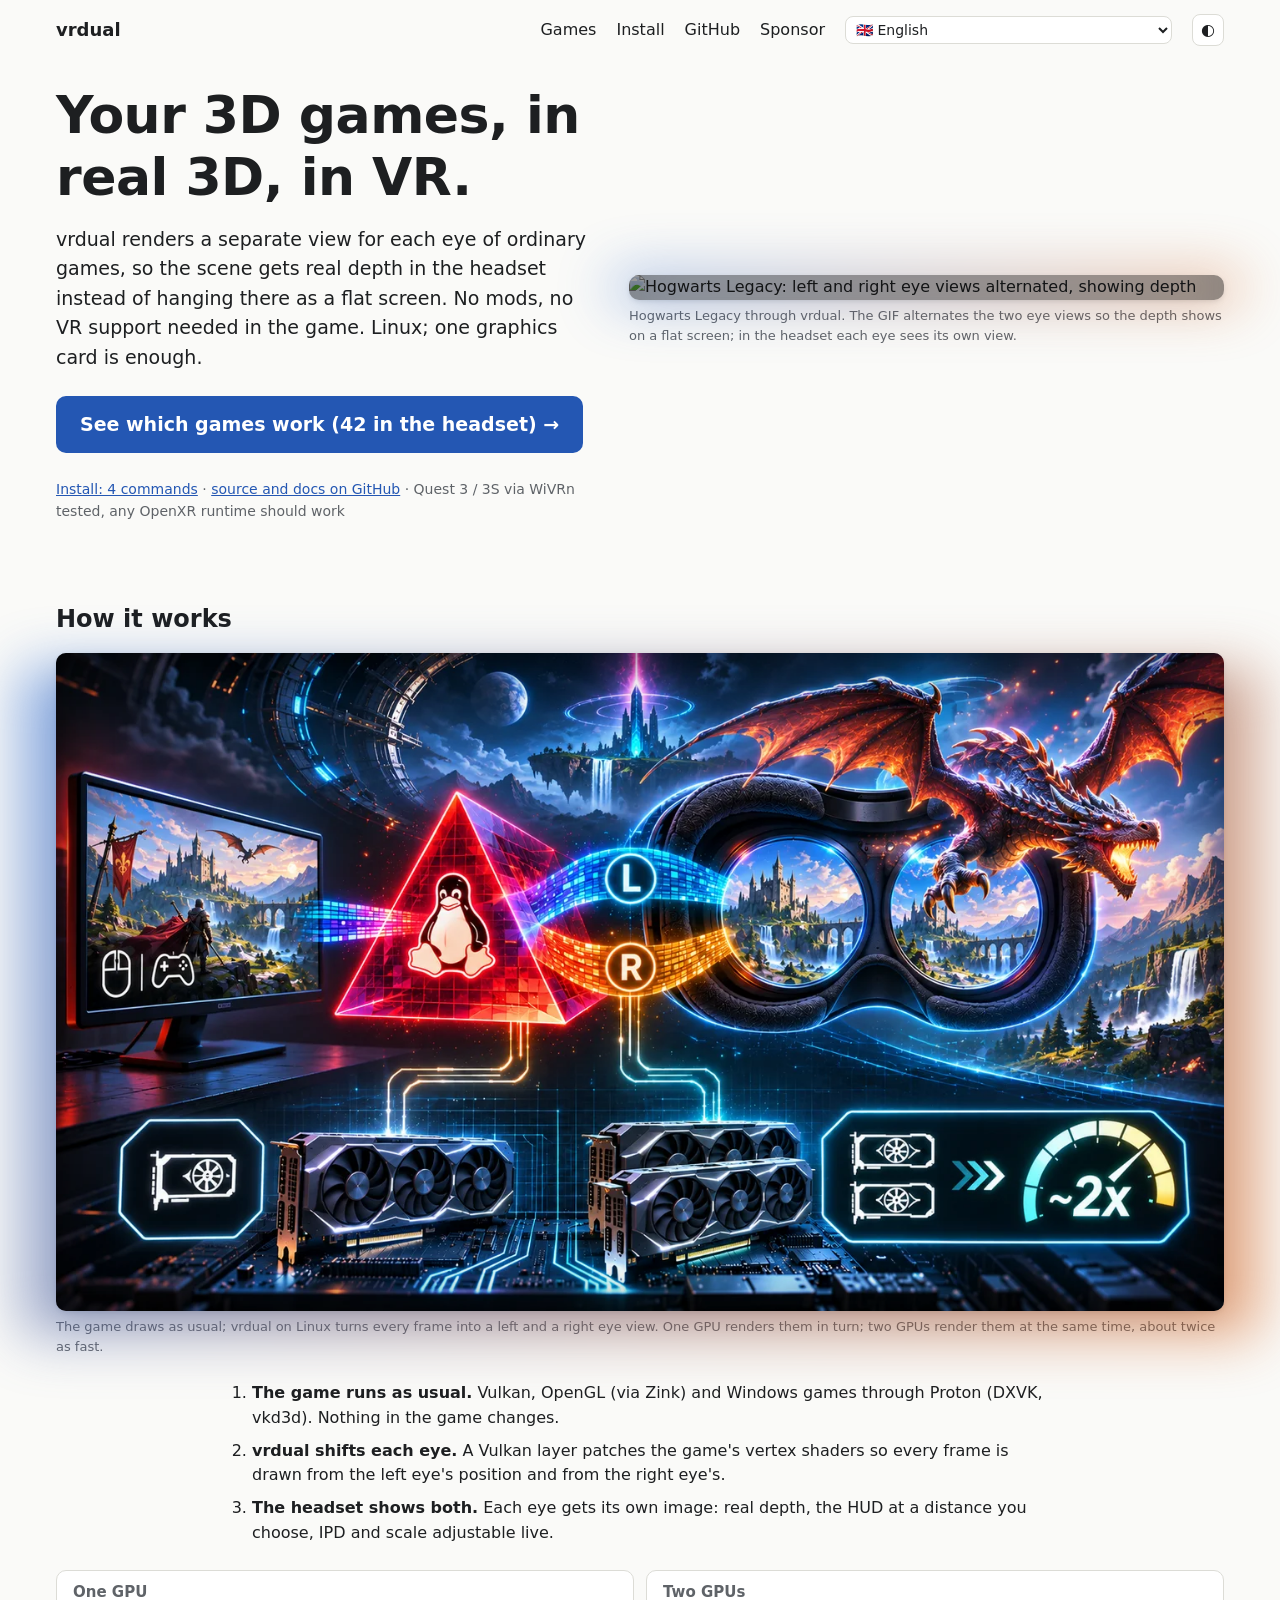
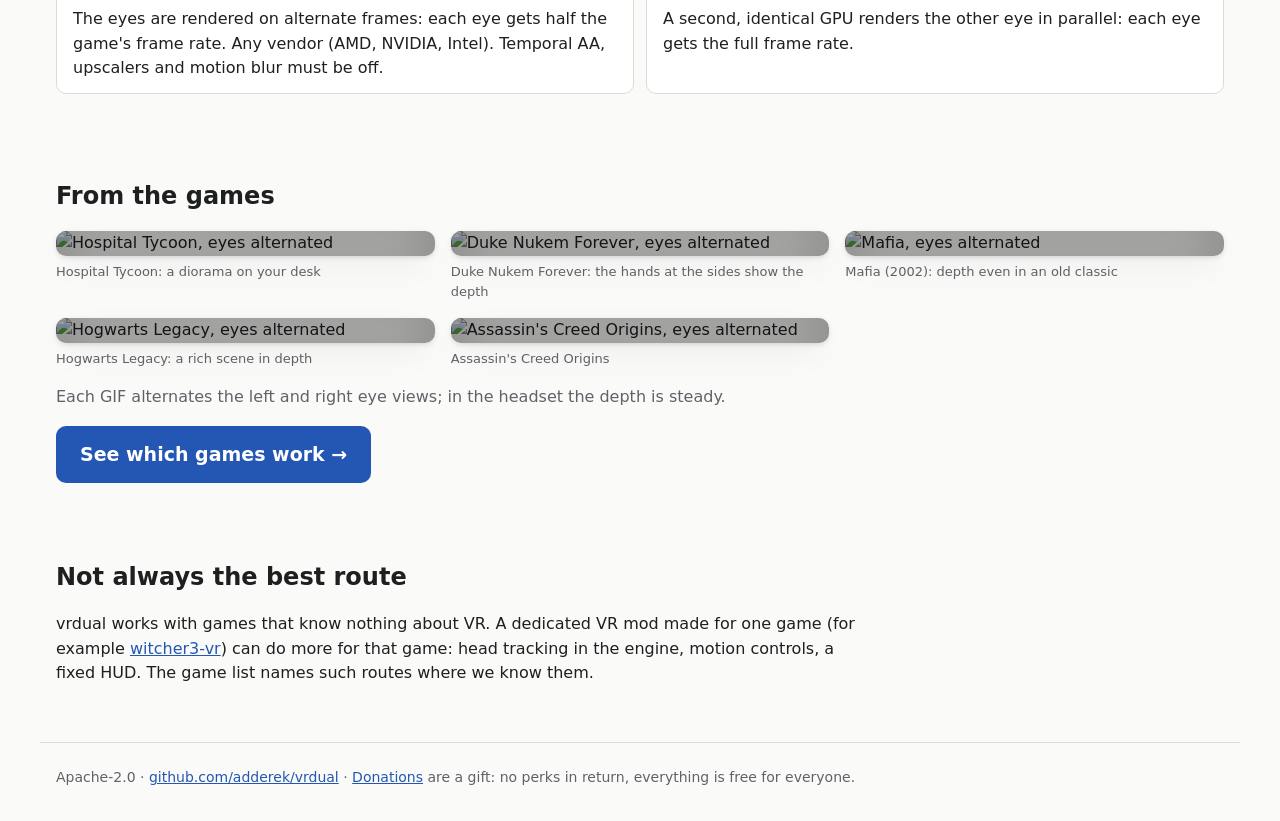
==== commit 04d9683d: "Support: donations only, drop sponsorware wording Donations get nothing in return: no tiers with ben" ====
--- a/site/index.html
+++ b/site/index.html
@@ -72,7 +72,7 @@
 
 <footer class="foot muted small" data-i18n="foot">
   Apache-2.0 · <a href="https://github.com/adderek/vrdual">github.com/adderek/vrdual</a> ·
-  Ready-made configurations for some games go to <a href="https://github.com/sponsors/adderek">sponsors</a> first; everything can be configured by hand, free.
+  <a href="https://github.com/sponsors/adderek">Donations</a> are a gift: no perks in return, everything is free for everyone.
 </footer>
 <script src="common.js"></script>
 <script src="i18n.js"></script>
--- a/site/style.css
+++ b/site/style.css
@@ -2,21 +2,21 @@
   --bg: #fafaf8; --fg: #1d1f21; --muted: #5f6368; --line: #dcdcd6; --card: #ffffff; --accent: #2457b3; --accent-fg: #ffffff;
   --code: #eef0ec; --hl: #eef3fc; --works: #1f7a3a; --runs: #8a6100; --broken: #b3261e; --noeffect: #5f6368; --retest: #6b3fa0; --untested: #8a8f94;
   --eye-l: #2f6fd6; --eye-r: #d9661f; --near: #d9661f; --far: #2f6fd6;
-  --shadow: rgba(20, 30, 50, .22); --halo: .55; color-scheme: light;
+  --broken-bg: #fbeeed; --shadow: rgba(20, 30, 50, .22); --halo: .55; color-scheme: light;
 }
 @media (prefers-color-scheme: dark) {
   :root:not([data-theme="light"]) {
     --bg: #15171a; --fg: #e4e6e8; --muted: #9aa0a6; --line: #30343a; --card: #1c1f23; --accent: #8ab4f8; --accent-fg: #10213f;
     --code: #262a30; --hl: #1f2836; --works: #6dd58c; --runs: #f2c14e; --broken: #f28b82; --noeffect: #9aa0a6; --retest: #c9a7f5; --untested: #7c828a;
     --eye-l: #8ab4f8; --eye-r: #f6a66b; --near: #f6a66b; --far: #8ab4f8;
-    --shadow: rgba(0, 0, 0, .65); --halo: .6; color-scheme: dark;
+    --broken-bg: #2b1d1e; --shadow: rgba(0, 0, 0, .65); --halo: .6; color-scheme: dark;
   }
 }
 :root[data-theme="dark"] {
   --bg: #15171a; --fg: #e4e6e8; --muted: #9aa0a6; --line: #30343a; --card: #1c1f23; --accent: #8ab4f8; --accent-fg: #10213f;
   --code: #262a30; --hl: #1f2836; --works: #6dd58c; --runs: #f2c14e; --broken: #f28b82; --noeffect: #9aa0a6; --retest: #c9a7f5; --untested: #7c828a;
   --eye-l: #8ab4f8; --eye-r: #f6a66b; --near: #f6a66b; --far: #8ab4f8;
-  --shadow: rgba(0, 0, 0, .65); --halo: .6; color-scheme: dark;
+  --broken-bg: #2b1d1e; --shadow: rgba(0, 0, 0, .65); --halo: .6; color-scheme: dark;
 }
 * { box-sizing: border-box; }
 body { margin: 0; background: var(--bg); color: var(--fg); font: 16px/1.55 system-ui, sans-serif; }
@@ -82,7 +82,14 @@
 th[data-k] { cursor: pointer; }
 th[aria-sort="ascending"]::after { content: " ▲"; color: var(--muted); }
 th[aria-sort="descending"]::after { content: " ▼"; color: var(--muted); }
+tr.grp th { background: var(--bg); border-top: 2px solid var(--line); padding: 14px 12px 6px; font-size: 15px; cursor: default; position: static; }
+tr.grp:first-child th { border-top: 0; }
+tr.grp .muted { font-weight: 400; font-size: 13px; margin-left: 6px; }
 tr.row { cursor: pointer; }
+tr.row.broken td, tr.row.broken td.hl { background: var(--broken-bg); }
+tr.row.broken td:first-child { color: var(--muted); }
+.gcell { display: flex; justify-content: space-between; align-items: baseline; gap: 8px; }
+.marks { display: inline-flex; gap: 6px; flex: none; }
 tr.row:hover td { background: var(--hl); }
 tr.row td:first-child { font-weight: 600; }
 td.hl { background: var(--hl); }
@@ -94,7 +101,7 @@
 dl { display: grid; grid-template-columns: max-content 1fr; gap: 4px 16px; margin: 0 0 8px; font-size: 14px; }
 dt { color: var(--muted); }
 dd { margin: 0; }
-.sponsor { font-size: 14px; }
+.pending { font-size: 14px; }
 .media { display: grid; grid-template-columns: repeat(auto-fill, minmax(260px, 1fr)); gap: 12px; margin: 8px 0; }
 .media .load { justify-self: start; font: inherit; font-size: 14px; padding: 6px 12px; border-radius: 8px; cursor: pointer;
   background: var(--card); color: var(--fg); border: 1px solid var(--line); }
@@ -112,6 +119,7 @@
   #t, #t thead, #t tbody, #t tr, #t td { display: block; }
   #t thead { display: none; }
   #t tr.row { padding: 8px 0; border-bottom: 1px solid var(--line); }
+  #t tr.grp th { display: block; }
   #t td { border: 0; padding: 2px 14px; }
   #t tr.row td:not(:first-child):not(.more)::before { content: attr(data-h) ": "; color: var(--muted); font-weight: 400; }
   #t td.more { display: none; }
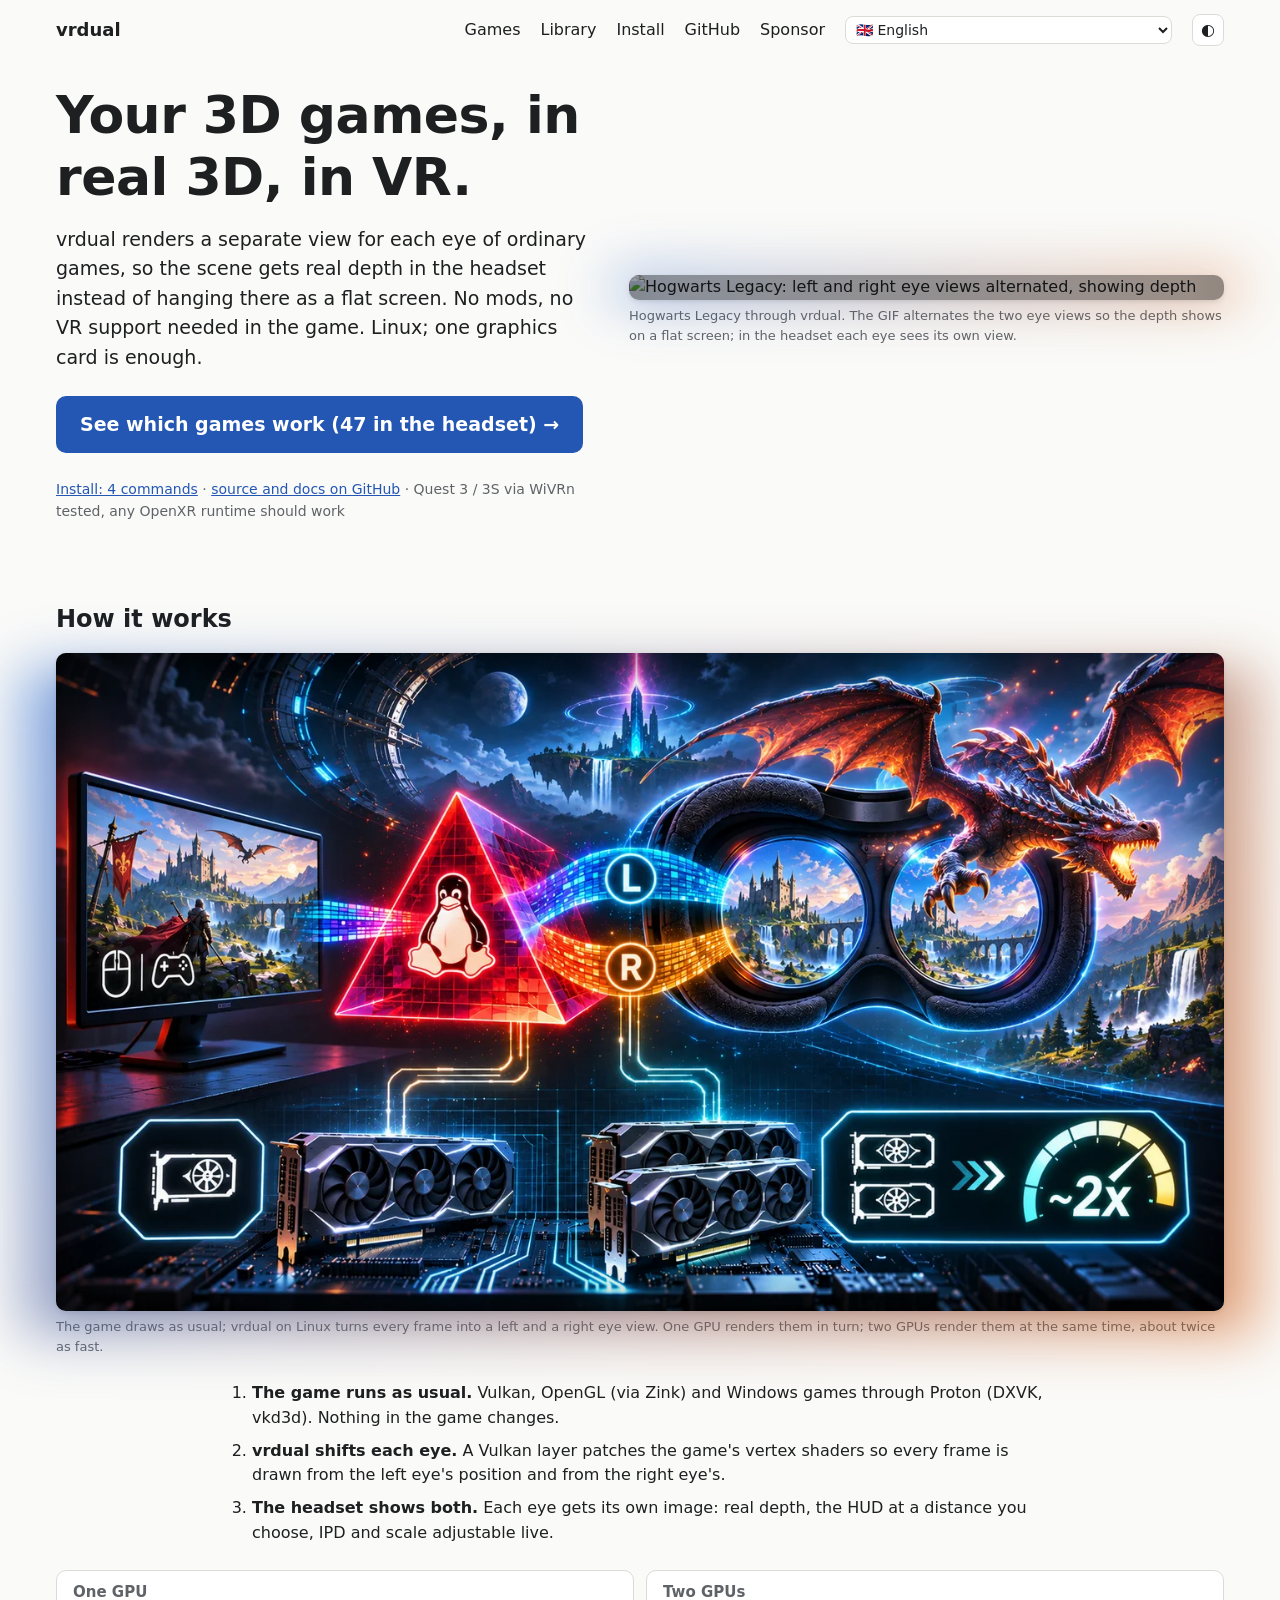
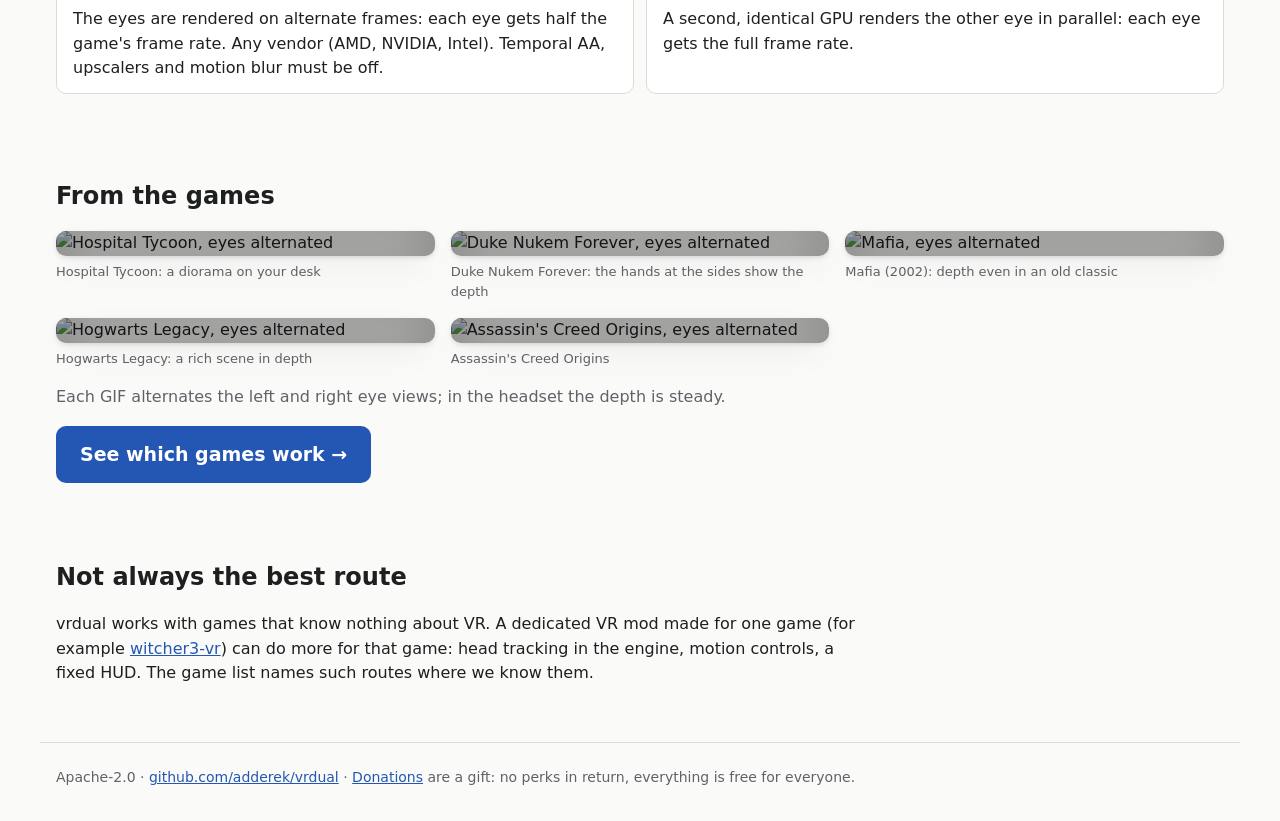
==== commit 3bd36df2: "Site: game library page with VR routes per game, replaces MY_GAMES.md site/library.json is now the o" ====
--- a/site/index.html
+++ b/site/index.html
@@ -6,11 +6,13 @@
 <title>vrdual</title>
 <meta name="description" data-i18n="desc" data-i18n-attr="content" content="Real stereo 3D for ordinary games in a VR headset on Linux: each eye gets its own rendered view. No mods. One GPU is enough.">
 <link rel="stylesheet" href="style.css">
+<noscript><style>#works { display: none; }</style></noscript>
 <script>try{var t=localStorage.getItem("vrdual-theme");if(t)document.documentElement.dataset.theme=t}catch(e){}</script>
 </head>
 <body>
-<nav class="top"><a class="brand" href="./">vrdual</a><a href="games.html" data-i18n="nav_games">Games</a><a href="https://github.com/adderek/vrdual/blob/master/INSTALL.md" data-i18n="nav_install">Install</a><a href="https://github.com/adderek/vrdual">GitHub</a><a href="https://github.com/sponsors/adderek" data-i18n="nav_sponsor">Sponsor</a>
+<nav class="top"><a class="brand" href="./">vrdual</a><a href="games.html" data-i18n="nav_games">Games</a><a href="library.html" data-i18n="nav_library">Library</a><a href="https://github.com/adderek/vrdual/blob/master/INSTALL.md" data-i18n="nav_install">Install</a><a href="https://github.com/adderek/vrdual">GitHub</a><a href="https://github.com/sponsors/adderek" data-i18n="nav_sponsor">Sponsor</a>
   <select id="lang" data-i18n="lang_label" data-i18n-attr="aria-label" aria-label="Language"></select></nav>
+<noscript><p class="note noscript">Without JavaScript this page stays in English, and the game list pages need it; read the lists on GitHub instead: <a href="https://github.com/adderek/vrdual/blob/master/docs/GAMES.md">GAMES.md</a> (tested games), <a href="https://github.com/adderek/vrdual/blob/master/site/library.json">library.json</a> (library).</p></noscript>
 
 <section class="hero">
   <div class="hero-text">
--- a/site/style.css
+++ b/site/style.css
@@ -101,6 +101,8 @@
 dl { display: grid; grid-template-columns: max-content 1fr; gap: 4px 16px; margin: 0 0 8px; font-size: 14px; }
 dt { color: var(--muted); }
 dd { margin: 0; }
+ul.notes { margin: 0; padding-left: 1.2em; }
+ul.notes li + li { margin-top: .25em; }
 .pending { font-size: 14px; }
 .media { display: grid; grid-template-columns: repeat(auto-fill, minmax(260px, 1fr)); gap: 12px; margin: 8px 0; }
 .media .load { justify-self: start; font: inherit; font-size: 14px; padding: 6px 12px; border-radius: 8px; cursor: pointer;
@@ -139,3 +141,34 @@
 .hero-img img, .promo img, .grid img, .media img { border-radius: inherit; }
 button.theme { font: inherit; font-size: 16px; line-height: 1; width: 32px; height: 32px; border-radius: 8px; cursor: pointer;
   color: var(--fg); background: var(--card); border: 1px solid var(--line); }
+
+/* Library table (table.js): filter row, column chooser, tags; no-JS note. */
+.noscript { margin: 8px auto; max-width: 1168px; }
+.tbtools { display: flex; flex-wrap: wrap; gap: 8px 14px; align-items: center; }
+.tbtools button, details.cols summary { font: inherit; font-size: 14px; padding: 6px 12px; border-radius: 8px; cursor: pointer;
+  background: var(--card); color: var(--fg); border: 1px solid var(--line); }
+details.cols { position: relative; }
+details.cols > div { position: absolute; z-index: 5; margin-top: 4px; padding: 8px 12px; min-width: 220px; display: grid; gap: 4px;
+  background: var(--card); border: 1px solid var(--line); border-radius: 8px; box-shadow: 0 8px 24px -8px var(--shadow); }
+details.cols label { white-space: nowrap; font-size: 14px; cursor: pointer; }
+tr.filters td { padding: 4px 6px; background: var(--bg); }
+tr.filters input { width: 100%; min-width: 70px; font: inherit; font-size: 13px; padding: 4px 6px; color: var(--fg);
+  background: var(--card); border: 1px solid var(--line); border-radius: 6px; }
+th sup { color: var(--muted); font-weight: 400; }
+a.tag { display: inline-block; font-size: 13px; padding: 0 8px; border-radius: 999px; border: 1px solid var(--line);
+  text-decoration: none; white-space: nowrap; }
+table.resp td { font-size: 14px; }
+@media (max-width: 800px) {
+  table.resp, table.resp thead, table.resp tbody, table.resp tr, table.resp td { display: block; }
+  table.resp thead tr:first-child { display: flex; flex-wrap: wrap; gap: 4px; padding: 8px 8px 0; }
+  table.resp thead th { border: 1px solid var(--line); border-radius: 999px; padding: 2px 10px; font-weight: 400; }
+  table.resp tr.filters { display: grid; grid-template-columns: 1fr 1fr; gap: 4px; padding: 6px 8px; }
+  table.resp tr.filters td { padding: 0; }
+  table.resp tr.filters td::before { content: attr(data-h); color: var(--muted); font-size: 12px; display: block; }
+  table.resp tbody tr { padding: 8px 0; border-bottom: 1px solid var(--line); }
+  table.resp tbody td { border: 0; padding: 2px 14px; }
+  table.resp tbody td:empty { display: none; }
+  table.resp tbody td:not(:first-child)::before { content: attr(data-h) ": "; color: var(--muted); }
+}
+#quick button { text-decoration: none; }
+#quick button[aria-pressed="true"] { background: var(--accent); color: var(--accent-fg); }
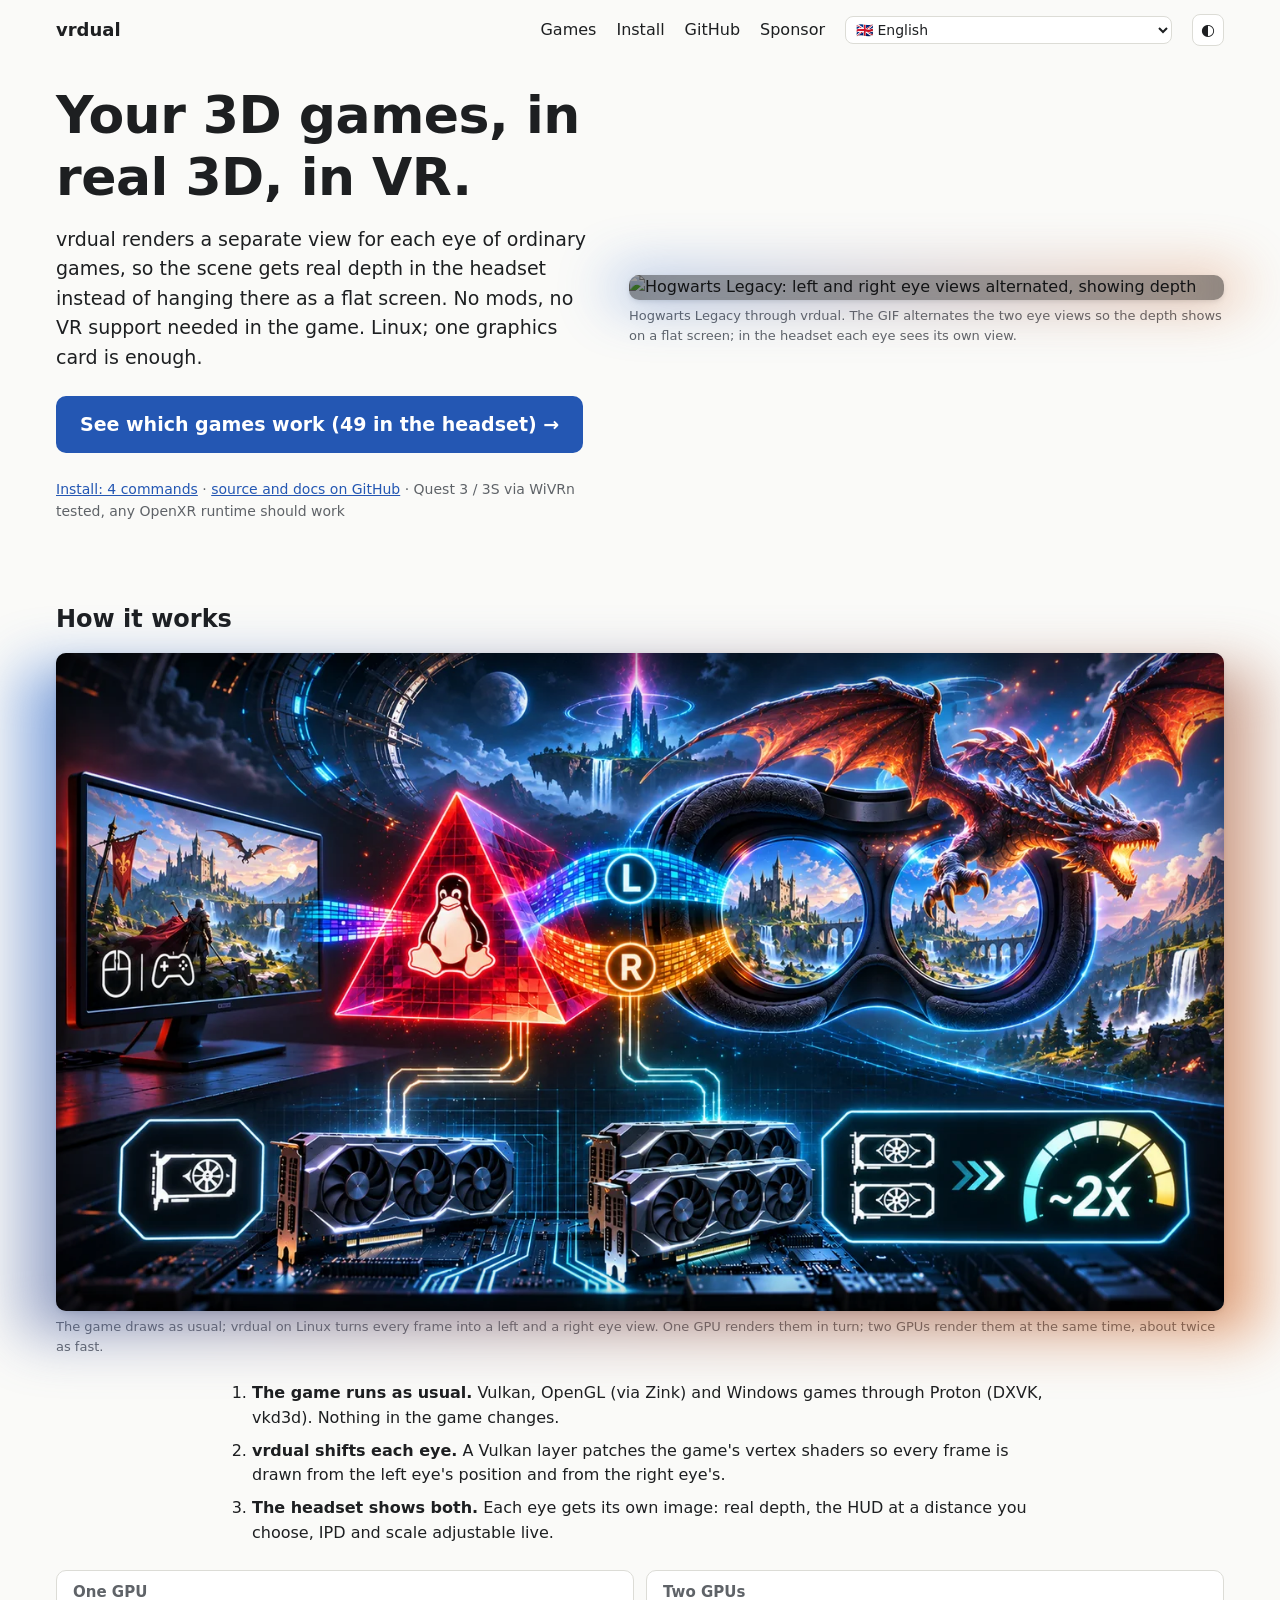
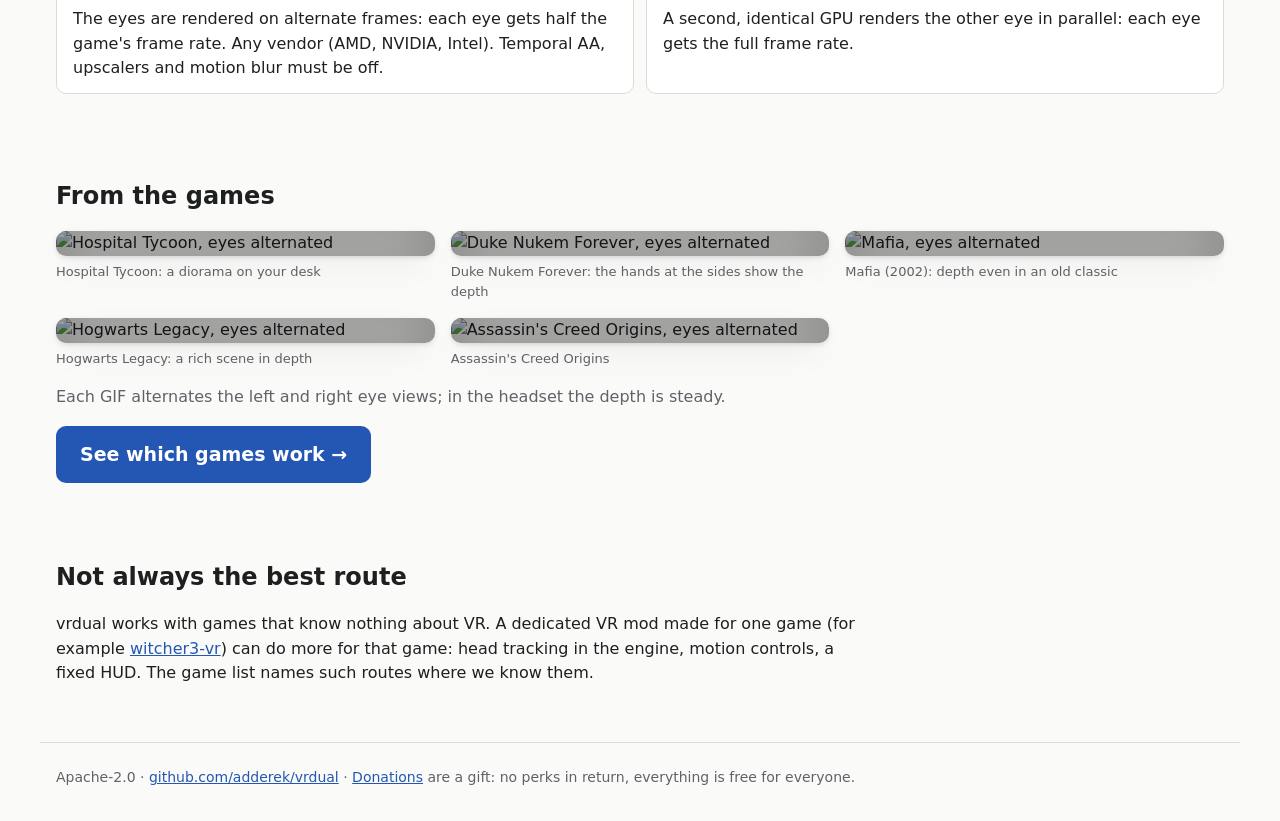
==== commit 7d5c7dad: "Site: one game list; games.html shows the whole library, tested first games.html now lists every own" ====
--- a/site/index.html
+++ b/site/index.html
@@ -10,9 +10,9 @@
 <script>try{var t=localStorage.getItem("vrdual-theme");if(t)document.documentElement.dataset.theme=t}catch(e){}</script>
 </head>
 <body>
-<nav class="top"><a class="brand" href="./">vrdual</a><a href="games.html" data-i18n="nav_games">Games</a><a href="library.html" data-i18n="nav_library">Library</a><a href="https://github.com/adderek/vrdual/blob/master/INSTALL.md" data-i18n="nav_install">Install</a><a href="https://github.com/adderek/vrdual">GitHub</a><a href="https://github.com/sponsors/adderek" data-i18n="nav_sponsor">Sponsor</a>
+<nav class="top"><a class="brand" href="./">vrdual</a><a href="games.html" data-i18n="nav_games">Games</a><a href="https://github.com/adderek/vrdual/blob/master/INSTALL.md" data-i18n="nav_install">Install</a><a href="https://github.com/adderek/vrdual">GitHub</a><a href="https://github.com/sponsors/adderek" data-i18n="nav_sponsor">Sponsor</a>
   <select id="lang" data-i18n="lang_label" data-i18n-attr="aria-label" aria-label="Language"></select></nav>
-<noscript><p class="note noscript">Without JavaScript this page stays in English, and the game list pages need it; read the lists on GitHub instead: <a href="https://github.com/adderek/vrdual/blob/master/docs/GAMES.md">GAMES.md</a> (tested games), <a href="https://github.com/adderek/vrdual/blob/master/site/library.json">library.json</a> (library).</p></noscript>
+<noscript><p class="note noscript">Without JavaScript this page stays in English, and the game list pages need it; read the lists on GitHub instead: <a href="https://github.com/adderek/vrdual/blob/master/docs/GAMES.md">GAMES.md</a> (tested games), <a href="https://github.com/adderek/vrdual/blob/master/site/library.json">library.json</a> (all owned games).</p></noscript>
 
 <section class="hero">
   <div class="hero-text">
